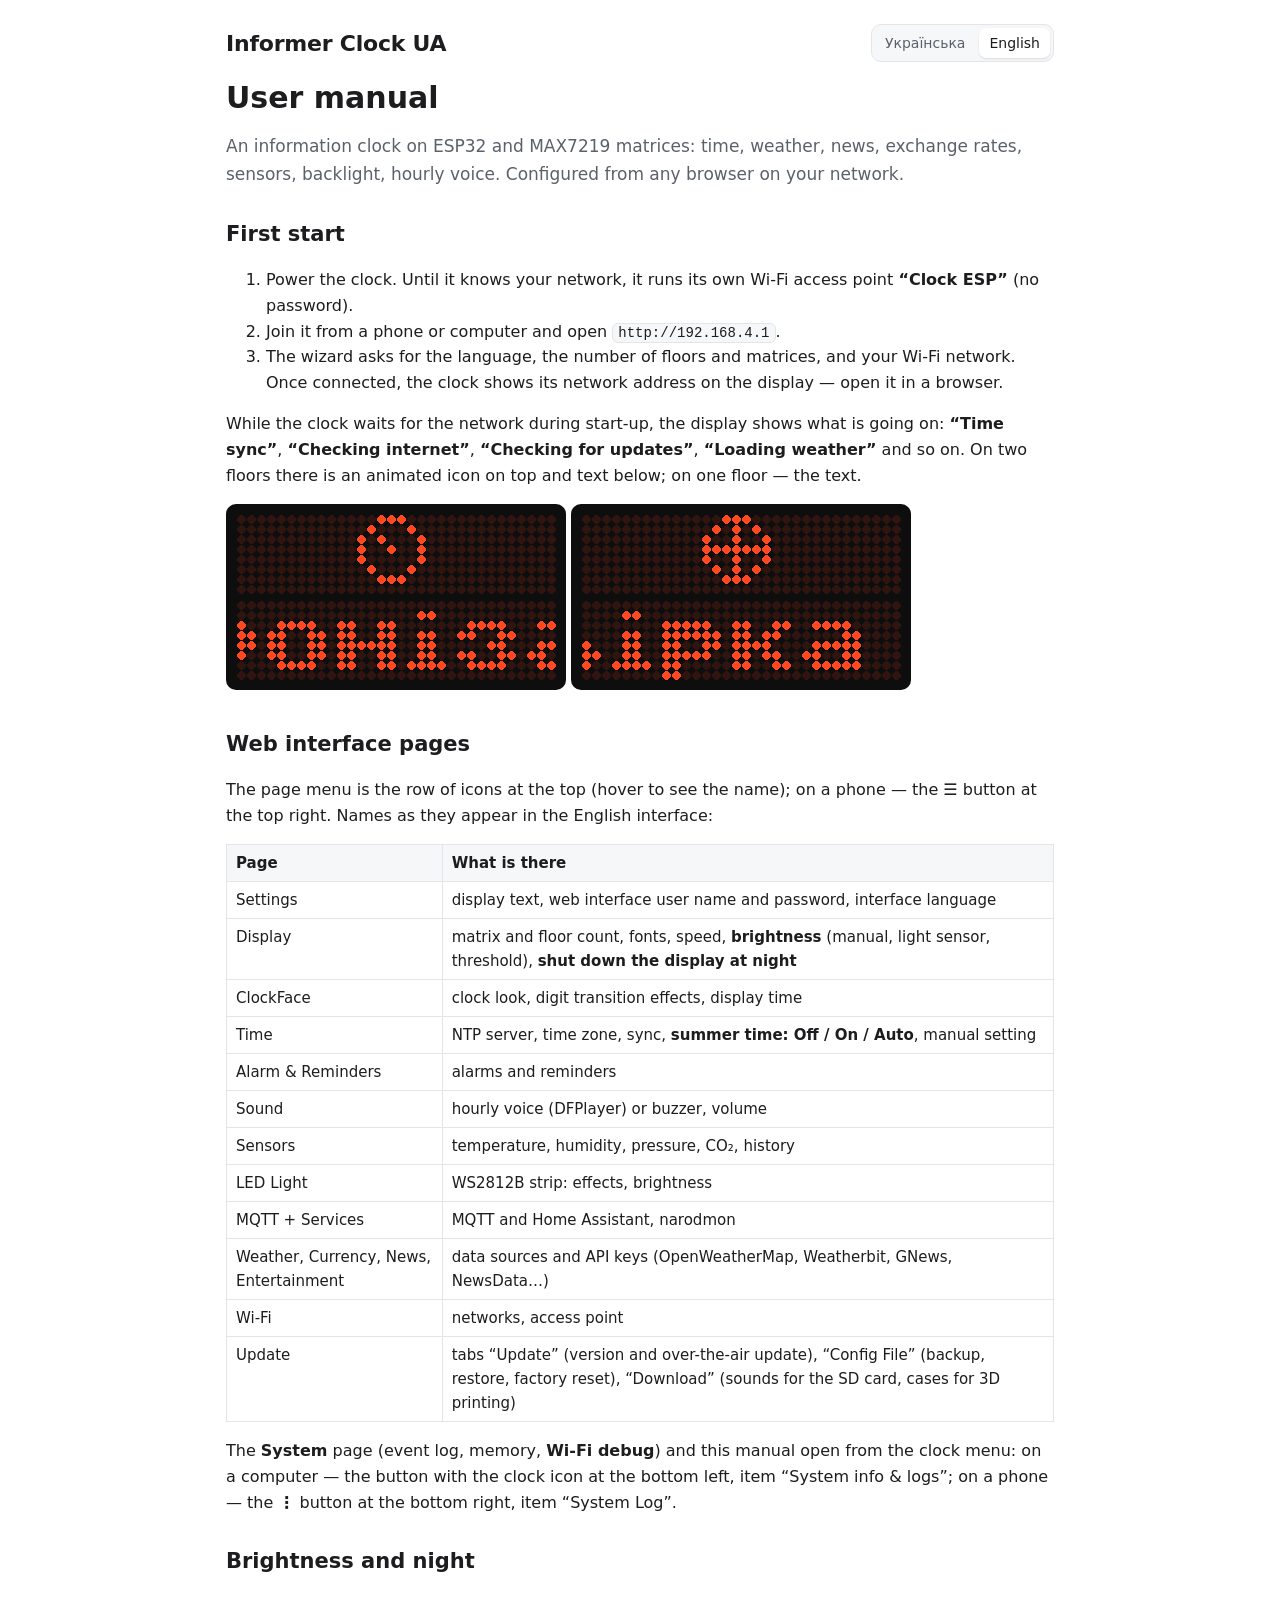
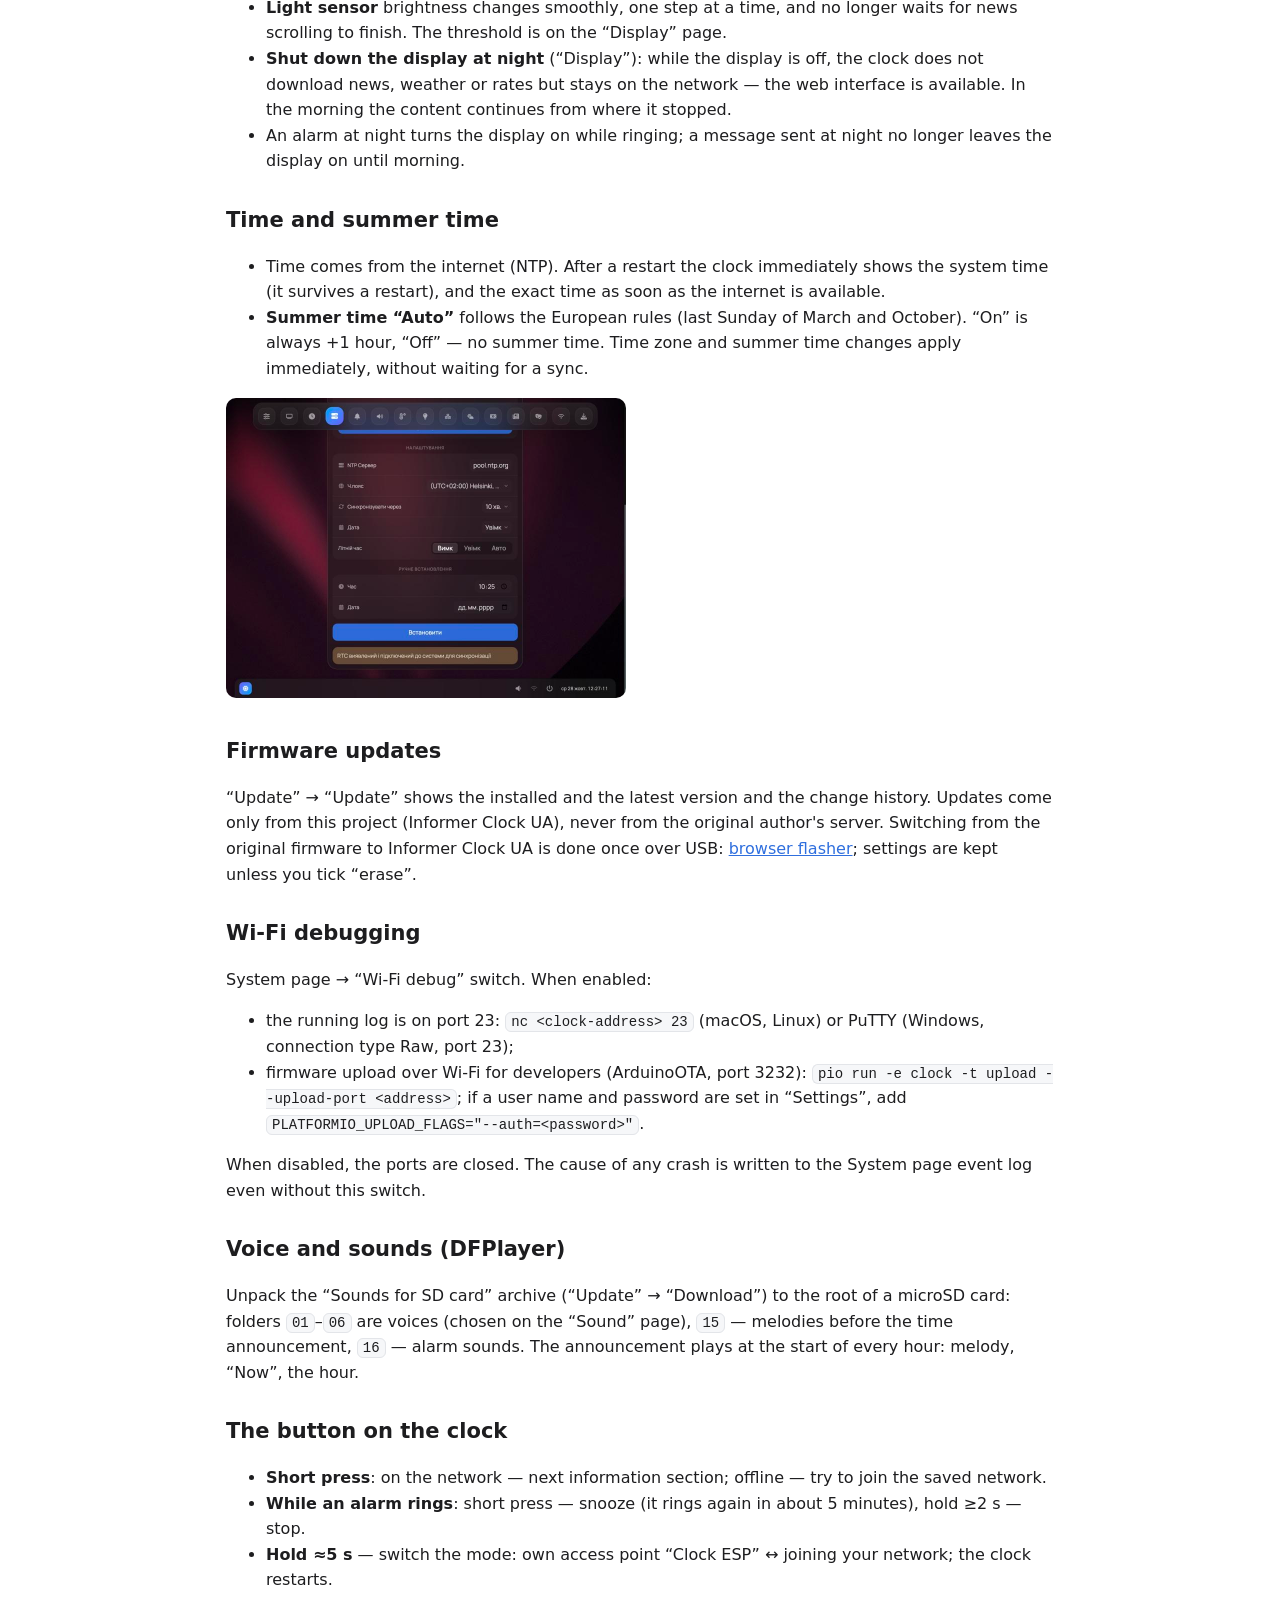
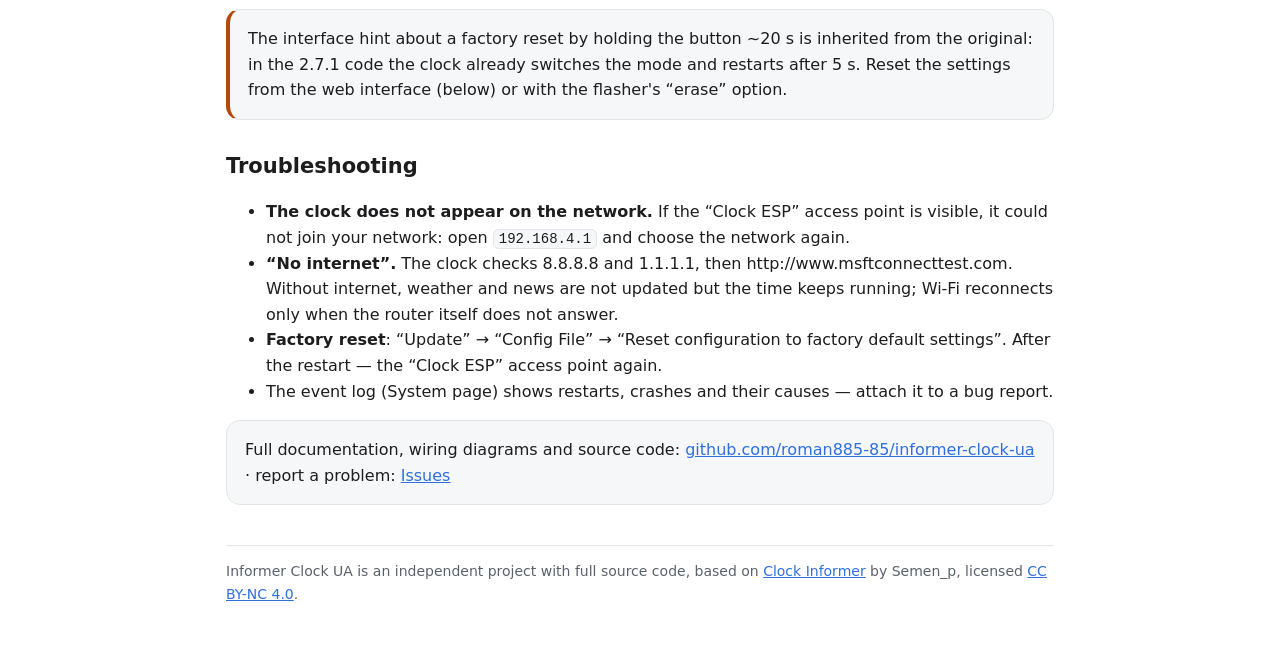
==== docs/manual/index.html @ 3991f2bc "Опис: головна причина проєкту — вихідний код оригіналу не опублікований README, сайт, зміст документ" ====
<!doctype html>
<html lang="uk">
<head>
<meta charset="utf-8">
<meta name="viewport" content="width=device-width, initial-scale=1">
<title>Інструкція · Informer Clock UA</title>
<link rel="stylesheet" href="../assets/site.css">
</head>
<body>
<main>
<header class="top">
  <div class="brand">Informer Clock UA</div>
  <div class="lang"><button data-set="uk">Українська</button><button data-set="en">English</button></div>
</header>

<!-- ============================== УКРАЇНСЬКА ============================== -->
<div data-l="uk">
<h1>Інструкція користувача</h1>
<p class="lead">Годинник-інформер на ESP32 і матрицях MAX7219: час, погода, новини, курси, датчики, підсвітка, голос щогодини. Налаштовується з будь-якого браузера у вашій мережі.</p>

<h2>Перший запуск</h2>
<ol>
  <li>Увімкніть годинник. Поки він не знає вашої мережі, він працює власною точкою Wi-Fi <b>«Clock ESP»</b> (без пароля).</li>
  <li>Під'єднайтеся до неї з телефона чи комп'ютера й відкрийте <code>http://192.168.4.1</code>.</li>
  <li>Майстер запитає мову, кількість поверхів і матриць та вашу мережу Wi-Fi. Під'єднавшись, годинник показує на табло свою адресу в мережі — відкривайте її в браузері.</li>
</ol>
<p>Поки годинник під час запуску чекає мережу, табло показує, що відбувається: <b>«Синхронізація часу»</b>, <b>«Перевірка інтернету»</b>, <b>«Перевірка оновлень»</b>, <b>«Завантаження погоди»</b> тощо. На двох поверхах зверху — значок із рухом, знизу — напис; на одному — напис.</p>
<p><img src="../images/status_1.gif" width="340" height="186" alt="Табло під час запуску: значок годинника й напис «Синхронізація часу»"> <img src="../images/status_2.gif" width="340" height="186" alt="Табло під час запуску: глобус і напис «Перевірка інтернету»"></p>

<h2>Сторінки веб-інтерфейсу</h2>
<p>Меню сторінок — рядок значків угорі (наведіть курсор — з'явиться назва); на телефоні — кнопка ☰ угорі праворуч. Назви — як в інтерфейсі українською:</p>
<table>
<tr><th>Сторінка</th><th>Що там</th></tr>
<tr><td>Налаштування</td><td>текст для табло, ім'я й пароль доступу до веб-інтерфейсу, мова інтерфейсу</td></tr>
<tr><td>Дисплей</td><td>кількість матриць і поверхів, шрифти, швидкість, <b>яскравість</b> (ручна, за датчиком світла, поріг), <b>відключення дисплея на ніч</b></td></tr>
<tr><td>Циферблат</td><td>вигляд годинника, ефекти зміни цифр, час показу</td></tr>
<tr><td>Час</td><td>сервер NTP, часовий пояс, синхронізація, <b>літній час: Вимк / Увімк / Авто</b>, ручне встановлення</td></tr>
<tr><td>Будильник і нагадування</td><td>будильники й нагадування</td></tr>
<tr><td>Звук</td><td>голос щогодини (DFPlayer) або зумер, гучність</td></tr>
<tr><td>Датчики</td><td>температура, вологість, тиск, CO₂, історія</td></tr>
<tr><td>LED підсвічування</td><td>стрічка WS2812B: ефекти, яскравість</td></tr>
<tr><td>MQTT + Сервіси</td><td>MQTT і Home Assistant, narodmon</td></tr>
<tr><td>Погода, Валюта, Новини, Розваги</td><td>джерела даних і ключі доступу (OpenWeatherMap, Weatherbit, GNews, NewsData…)</td></tr>
<tr><td>Wi-Fi</td><td>мережі, точка доступу</td></tr>
<tr><td>Оновлення</td><td>вкладки «Оновити» (версія й оновлення по мережі), «Файл конфігурації» (збереження, відновлення, скидання налаштувань), «Завантажити» (звуки для SD-карти, корпуси для 3D-друку)</td></tr>
</table>
<p>Сторінка <b>System</b> (журнал подій, пам'ять, <b>налагодження по Wi-Fi</b>) і ця інструкція відкриваються з меню годинника: на комп'ютері — кнопка зі значком годинника внизу ліворуч, пункт «System info &amp; logs»; на телефоні — кнопка <b>⋮</b> внизу праворуч, пункт «System Log».</p>

<h2>Яскравість і ніч</h2>
<ul>
  <li><b>За датчиком світла</b> яскравість змінюється плавно, по одному кроку, і не чекає кінця прокрутки новин. Поріг — на сторінці «Дисплей».</li>
  <li><b>Відключення дисплея на ніч</b> («Дисплей»): поки табло погашене, годинник не завантажує новини, погоду й курси, але лишається в мережі — веб-інтерфейс доступний. Уранці показ продовжується з того місця, де зупинився.</li>
  <li>Будильник уночі вмикає табло на час дзвінка; повідомлення, надіслане вночі, більше не лишає табло ввімкненим до ранку.</li>
</ul>

<h2>Час і літній час</h2>
<ul>
  <li>Час береться з інтернету (NTP). Після перезапуску годинник одразу показує системний час (він переживає перезапуск), а точний — щойно з'явиться інтернет.</li>
  <li><b>Літній час «Авто»</b> — перехід за правилами Європи (остання неділя березня й жовтня). «Увімк» — завжди +1 година, «Вимк» — без літнього часу. Зміна пояса чи літнього часу діє одразу, без чекання синхронізації.</li>
</ul>
<p><img src="../images/webui-time-dst.jpg" width="400" alt="Сторінка «Час»: перемикач «Літній час» — Вимк, Увімк, Авто"></p>

<h2>Оновлення прошивки</h2>
<p>«Оновлення» → «Оновити» показує встановлену й найновішу версію та історію змін. Оновлення приходять лише з цього проєкту (Informer Clock UA), а не з сервера автора оригіналу. Перейти на Informer Clock UA з прошивки автора — один раз через USB: <a href="../flasher/">прошивальник у браузері</a>; налаштування при цьому зберігаються, якщо не ставити позначку «стерти».</p>

<h2>Налагодження по Wi-Fi</h2>
<p>Сторінка System → перемикач «Налагодження по Wi-Fi». Коли ввімкнено:</p>
<ul>
  <li>журнал роботи — на порту 23: <code>nc &lt;адреса-годинника&gt; 23</code> (macOS, Linux) або PuTTY (Windows, тип з'єднання Raw, порт 23);</li>
  <li>прошивка по Wi-Fi для розробників (ArduinoOTA, порт 3232): <code>pio run -e clock -t upload --upload-port &lt;адреса&gt;</code>; якщо в «Налаштуваннях» задано ім'я й пароль — додайте <code>PLATFORMIO_UPLOAD_FLAGS="--auth=&lt;пароль&gt;"</code>.</li>
</ul>
<p>Вимкнено — порти закриті. Причина будь-якої аварії записується в журнал подій сторінки System і без цього перемикача.</p>

<h2>Голос і звуки (DFPlayer)</h2>
<p>Розпакуйте архів «Звуки для SD-карти» («Оновлення» → «Завантажити») у корінь microSD-картки: папки <code>01</code>–<code>06</code> — голоси (вибираються на сторінці «Звук»), <code>15</code> — мелодії перед оголошенням часу, <code>16</code> — звуки будильника. Оголошення звучить на початку кожної години: мелодія, «Зараз», година.</p>

<h2>Кнопка на годиннику</h2>
<ul>
  <li><b>Коротке натискання</b>: у мережі — наступний розділ інформації; без мережі — спроба під'єднатися до збереженої мережі.</li>
  <li><b>Під час дзвінка будильника</b>: коротке натискання — відкласти (дзвінок повториться приблизно за 5 хв), утримання ≥2 с — вимкнути.</li>
  <li><b>Утримання ≈5 с</b> — перемкнути режим: власна точка доступу «Clock ESP» ↔ під'єднання до вашої мережі; годинник перезапуститься.</li>
</ul>
<p class="card note">Підказка в інтерфейсі про скидання кнопкою за ~20 с успадкована від оригіналу: за кодом 2.7.1 годинник уже через 5 с перемикає режим і перезапускається. Скидайте налаштування з веб-інтерфейсу (нижче) або прошивальником з позначкою «стерти».</p>

<h2>Якщо щось не так</h2>
<ul>
  <li><b>Годинник не з'являється в мережі.</b> Видно точку «Clock ESP» — значить, він не під'єднався до вашої мережі: зайдіть на <code>192.168.4.1</code> і виберіть мережу знову.</li>
  <li><b>«Нема інтернету».</b> Годинник перевіряє зв'язок із 8.8.8.8 і 1.1.1.1, далі — http://www.msftconnecttest.com. Без інтернету погода й новини не оновлюються, але час іде; Wi-Fi перепідключається, лише коли не відповідає сам роутер.</li>
  <li><b>Скидання налаштувань</b>: «Оновлення» → «Файл конфігурації» → «Повернення до заводських установок». Після перезапуску — знову точка «Clock ESP».</li>
  <li>Журнал подій (сторінка System) показує перезапуски, аварії та їх причини — додайте його до повідомлення про помилку.</li>
</ul>
<div class="card">Повна документація, схеми підключення й вихідний код: <a href="https://github.com/roman885-85/informer-clock-ua">github.com/roman885-85/informer-clock-ua</a> · повідомити про помилку: <a href="https://github.com/roman885-85/informer-clock-ua/issues">Issues</a></div>
</div>

<!-- ============================== ENGLISH ============================== -->
<div data-l="en">
<h1>User manual</h1>
<p class="lead">An information clock on ESP32 and MAX7219 matrices: time, weather, news, exchange rates, sensors, backlight, hourly voice. Configured from any browser on your network.</p>

<h2>First start</h2>
<ol>
  <li>Power the clock. Until it knows your network, it runs its own Wi-Fi access point <b>“Clock ESP”</b> (no password).</li>
  <li>Join it from a phone or computer and open <code>http://192.168.4.1</code>.</li>
  <li>The wizard asks for the language, the number of floors and matrices, and your Wi-Fi network. Once connected, the clock shows its network address on the display — open it in a browser.</li>
</ol>
<p>While the clock waits for the network during start-up, the display shows what is going on: <b>“Time sync”</b>, <b>“Checking internet”</b>, <b>“Checking for updates”</b>, <b>“Loading weather”</b> and so on. On two floors there is an animated icon on top and text below; on one floor — the text.</p>
<p><img src="../images/status_1.gif" width="340" height="186" alt="Display during start-up: clock icon and the text “Time sync” (in Ukrainian)"> <img src="../images/status_2.gif" width="340" height="186" alt="Display during start-up: globe and the text “Checking internet” (in Ukrainian)"></p>

<h2>Web interface pages</h2>
<p>The page menu is the row of icons at the top (hover to see the name); on a phone — the ☰ button at the top right. Names as they appear in the English interface:</p>
<table>
<tr><th>Page</th><th>What is there</th></tr>
<tr><td>Settings</td><td>display text, web interface user name and password, interface language</td></tr>
<tr><td>Display</td><td>matrix and floor count, fonts, speed, <b>brightness</b> (manual, light sensor, threshold), <b>shut down the display at night</b></td></tr>
<tr><td>ClockFace</td><td>clock look, digit transition effects, display time</td></tr>
<tr><td>Time</td><td>NTP server, time zone, sync, <b>summer time: Off / On / Auto</b>, manual setting</td></tr>
<tr><td>Alarm &amp; Reminders</td><td>alarms and reminders</td></tr>
<tr><td>Sound</td><td>hourly voice (DFPlayer) or buzzer, volume</td></tr>
<tr><td>Sensors</td><td>temperature, humidity, pressure, CO₂, history</td></tr>
<tr><td>LED Light</td><td>WS2812B strip: effects, brightness</td></tr>
<tr><td>MQTT + Services</td><td>MQTT and Home Assistant, narodmon</td></tr>
<tr><td>Weather, Currency, News, Entertainment</td><td>data sources and API keys (OpenWeatherMap, Weatherbit, GNews, NewsData…)</td></tr>
<tr><td>Wi-Fi</td><td>networks, access point</td></tr>
<tr><td>Update</td><td>tabs “Update” (version and over-the-air update), “Config File” (backup, restore, factory reset), “Download” (sounds for the SD card, cases for 3D printing)</td></tr>
</table>
<p>The <b>System</b> page (event log, memory, <b>Wi-Fi debug</b>) and this manual open from the clock menu: on a computer — the button with the clock icon at the bottom left, item “System info &amp; logs”; on a phone — the <b>⋮</b> button at the bottom right, item “System Log”.</p>

<h2>Brightness and night</h2>
<ul>
  <li><b>Light sensor</b> brightness changes smoothly, one step at a time, and no longer waits for news scrolling to finish. The threshold is on the “Display” page.</li>
  <li><b>Shut down the display at night</b> (“Display”): while the display is off, the clock does not download news, weather or rates but stays on the network — the web interface is available. In the morning the content continues from where it stopped.</li>
  <li>An alarm at night turns the display on while ringing; a message sent at night no longer leaves the display on until morning.</li>
</ul>

<h2>Time and summer time</h2>
<ul>
  <li>Time comes from the internet (NTP). After a restart the clock immediately shows the system time (it survives a restart), and the exact time as soon as the internet is available.</li>
  <li><b>Summer time “Auto”</b> follows the European rules (last Sunday of March and October). “On” is always +1 hour, “Off” — no summer time. Time zone and summer time changes apply immediately, without waiting for a sync.</li>
</ul>
<p><img src="../images/webui-time-dst.jpg" width="400" alt="“Time” page: the “Summer time” switch — Off, On, Auto (Ukrainian interface)"></p>

<h2>Firmware updates</h2>
<p>“Update” → “Update” shows the installed and the latest version and the change history. Updates come only from this project (Informer Clock UA), never from the original author's server. Switching from the original firmware to Informer Clock UA is done once over USB: <a href="../flasher/">browser flasher</a>; settings are kept unless you tick “erase”.</p>

<h2>Wi-Fi debugging</h2>
<p>System page → “Wi-Fi debug” switch. When enabled:</p>
<ul>
  <li>the running log is on port 23: <code>nc &lt;clock-address&gt; 23</code> (macOS, Linux) or PuTTY (Windows, connection type Raw, port 23);</li>
  <li>firmware upload over Wi-Fi for developers (ArduinoOTA, port 3232): <code>pio run -e clock -t upload --upload-port &lt;address&gt;</code>; if a user name and password are set in “Settings”, add <code>PLATFORMIO_UPLOAD_FLAGS="--auth=&lt;password&gt;"</code>.</li>
</ul>
<p>When disabled, the ports are closed. The cause of any crash is written to the System page event log even without this switch.</p>

<h2>Voice and sounds (DFPlayer)</h2>
<p>Unpack the “Sounds for SD card” archive (“Update” → “Download”) to the root of a microSD card: folders <code>01</code>–<code>06</code> are voices (chosen on the “Sound” page), <code>15</code> — melodies before the time announcement, <code>16</code> — alarm sounds. The announcement plays at the start of every hour: melody, “Now”, the hour.</p>

<h2>The button on the clock</h2>
<ul>
  <li><b>Short press</b>: on the network — next information section; offline — try to join the saved network.</li>
  <li><b>While an alarm rings</b>: short press — snooze (it rings again in about 5 minutes), hold ≥2 s — stop.</li>
  <li><b>Hold ≈5 s</b> — switch the mode: own access point “Clock ESP” ↔ joining your network; the clock restarts.</li>
</ul>
<p class="card note">The interface hint about a factory reset by holding the button ~20 s is inherited from the original: in the 2.7.1 code the clock already switches the mode and restarts after 5 s. Reset the settings from the web interface (below) or with the flasher's “erase” option.</p>

<h2>Troubleshooting</h2>
<ul>
  <li><b>The clock does not appear on the network.</b> If the “Clock ESP” access point is visible, it could not join your network: open <code>192.168.4.1</code> and choose the network again.</li>
  <li><b>“No internet”.</b> The clock checks 8.8.8.8 and 1.1.1.1, then http://www.msftconnecttest.com. Without internet, weather and news are not updated but the time keeps running; Wi-Fi reconnects only when the router itself does not answer.</li>
  <li><b>Factory reset</b>: “Update” → “Config File” → “Reset configuration to factory default settings”. After the restart — the “Clock ESP” access point again.</li>
  <li>The event log (System page) shows restarts, crashes and their causes — attach it to a bug report.</li>
</ul>
<div class="card">Full documentation, wiring diagrams and source code: <a href="https://github.com/roman885-85/informer-clock-ua">github.com/roman885-85/informer-clock-ua</a> · report a problem: <a href="https://github.com/roman885-85/informer-clock-ua/issues">Issues</a></div>
</div>

<footer>
  <span data-l="uk">Informer Clock UA — незалежний проєкт із повним вихідним кодом на основі <a href="https://www.thingiverse.com/thing:3924947">Clock Informer</a> автора Semen_p, ліцензія <a href="https://creativecommons.org/licenses/by-nc/4.0/">CC BY-NC 4.0</a>.</span>
  <span data-l="en">Informer Clock UA is an independent project with full source code, based on <a href="https://www.thingiverse.com/thing:3924947">Clock Informer</a> by Semen_p, licensed <a href="https://creativecommons.org/licenses/by-nc/4.0/">CC BY-NC 4.0</a>.</span>
</footer>
</main>
<script src="../assets/lang.js"></script>
</body>
</html>
---- docs/assets/site.css ----
/* Informer Clock UA — стиль сторінок проєкту (GitHub Pages) */
:root { --bg:#ffffff; --fg:#1d1d1f; --muted:#5b616b; --card:#f6f7f9; --line:#e3e5e9; --accent:#2f6fde; --accent-fg:#ffffff; --warn:#b54708; --ok:#1a7f37; }
@media (prefers-color-scheme: dark) { :root:not([data-theme="light"]) { --bg:#0d1117; --fg:#e6edf3; --muted:#9aa4ae; --card:#161b22; --line:#30363d; --accent:#4c8dff; --warn:#f0a35e; --ok:#3fb950; } }
* { box-sizing: border-box; }
body { margin:0; background:var(--bg); color:var(--fg); font:16px/1.6 system-ui, -apple-system, "Segoe UI", Roboto, "Helvetica Neue", Arial, sans-serif; }
main { max-width: 860px; margin: 0 auto; padding: 24px 16px 64px; }
header.top { display:flex; flex-wrap:wrap; align-items:center; justify-content:space-between; gap:12px; margin-bottom:8px; }
.brand { font-weight:800; font-size:22px; letter-spacing:-0.01em; }
.brand small { font-weight:600; color:var(--muted); font-size:13px; margin-left:6px; }
.lang { display:flex; gap:4px; background:var(--card); border:1px solid var(--line); border-radius:10px; padding:3px; }
.lang button { border:0; background:transparent; color:var(--muted); font:inherit; font-size:14px; padding:4px 10px; border-radius:7px; cursor:pointer; }
.lang button[aria-pressed="true"] { background:var(--bg); color:var(--fg); box-shadow:0 1px 2px rgba(0,0,0,.12); }
h1 { font-size:30px; line-height:1.2; margin:18px 0 8px; }
h2 { font-size:21px; margin:30px 0 10px; }
h3 { font-size:17px; margin:20px 0 6px; }
p, li { color:var(--fg); }
.lead { color:var(--muted); font-size:17px; }
.card { background:var(--card); border:1px solid var(--line); border-radius:14px; padding:16px 18px; margin:14px 0; }
.note { border-left:4px solid var(--warn); }
.ok { border-left:4px solid var(--ok); }
a { color:var(--accent); }
code, kbd { font:14px Menlo, Consolas, monospace; background:var(--card); border:1px solid var(--line); border-radius:6px; padding:1px 5px; }
pre { background:var(--card); border:1px solid var(--line); border-radius:10px; padding:12px; overflow-x:auto; }
pre code { border:0; padding:0; background:none; }
.grid { display:grid; grid-template-columns: repeat(auto-fit, minmax(240px, 1fr)); gap:12px; }
.btn { display:inline-block; background:var(--accent); color:var(--accent-fg); text-decoration:none; font:inherit; font-weight:600; padding:10px 16px; border-radius:10px; border:1px solid transparent; cursor:pointer; margin:0 4px 8px 0; }
.btn.secondary { background:var(--card); color:var(--fg); border:1px solid var(--line); }
table { border-collapse:collapse; width:100%; font-size:15px; }
th, td { border:1px solid var(--line); padding:6px 9px; text-align:left; vertical-align:top; }
th { background:var(--card); }
img { max-width:100%; height:auto; border-radius:10px; }
footer { margin-top:40px; color:var(--muted); font-size:14px; border-top:1px solid var(--line); padding-top:14px; }
[data-l] { display:none; }
html[lang="uk"] [data-l="uk"], html[lang="en"] [data-l="en"] { display:revert; }
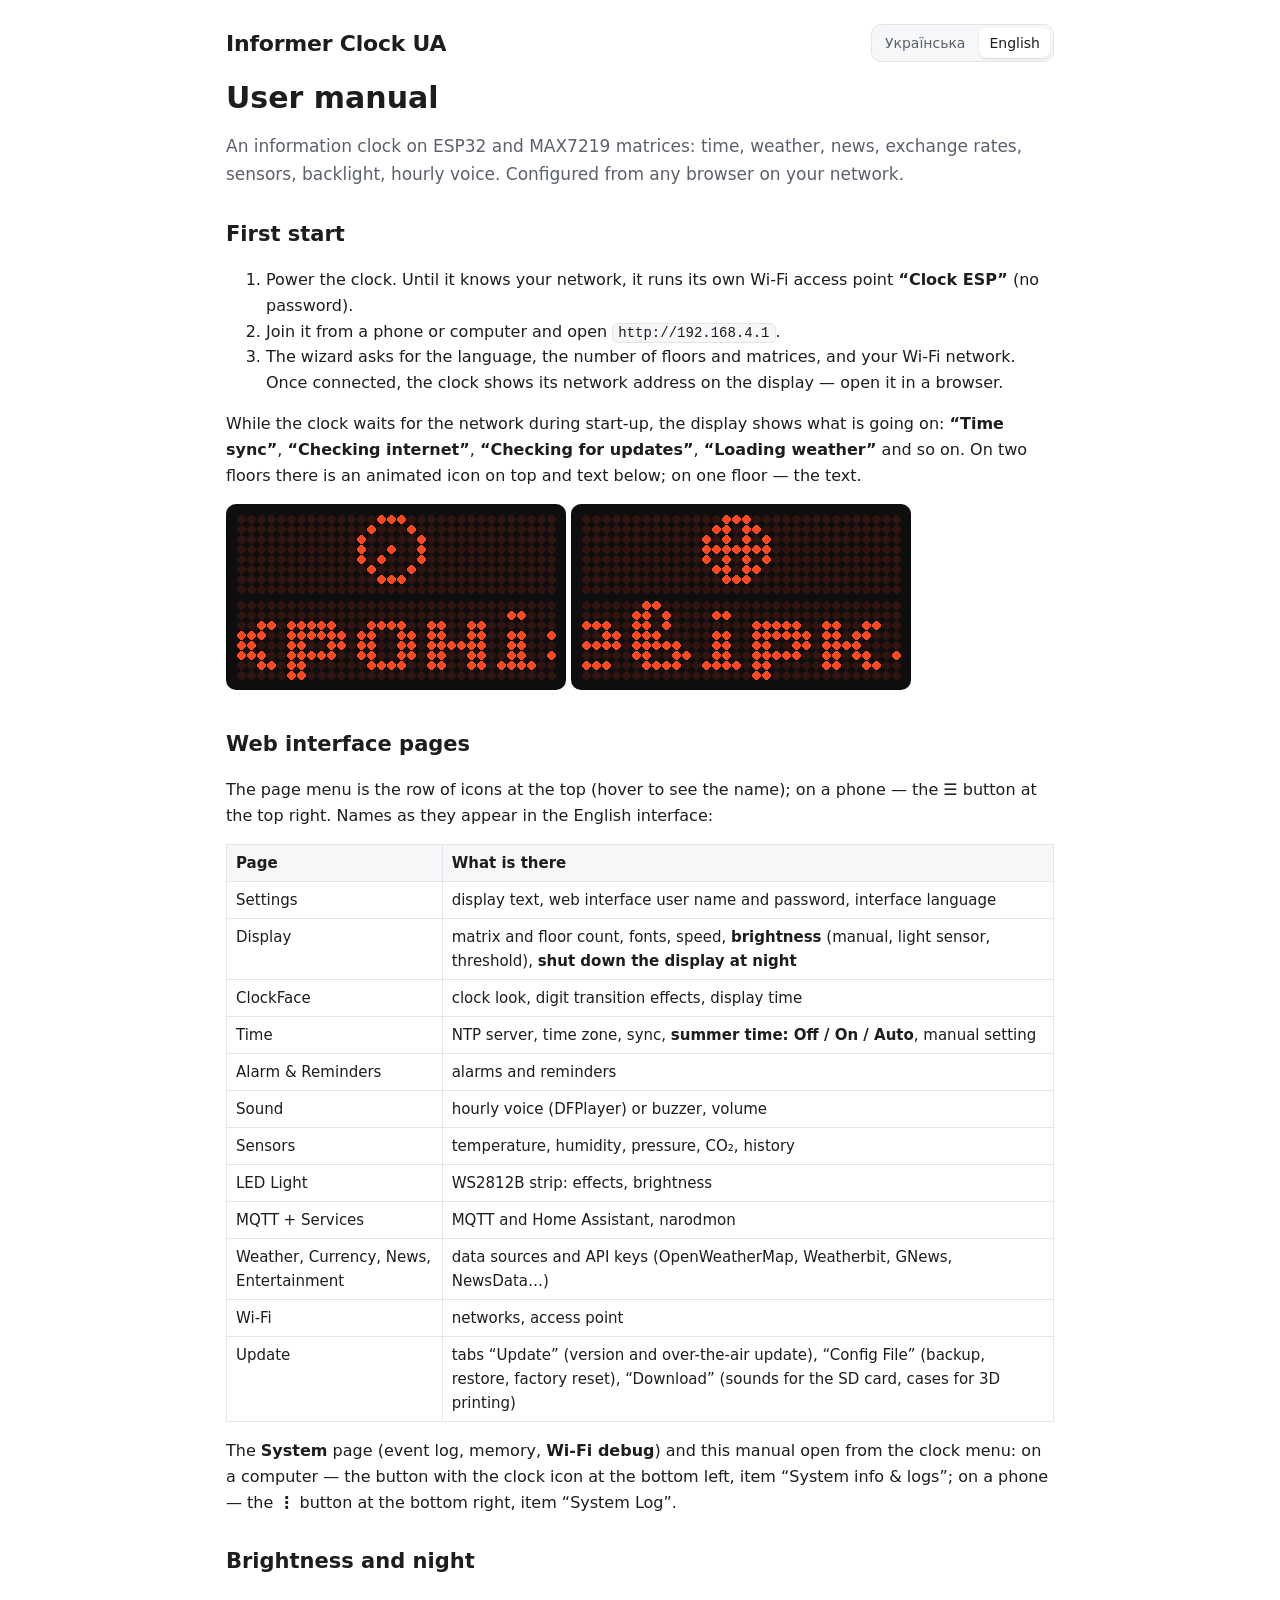
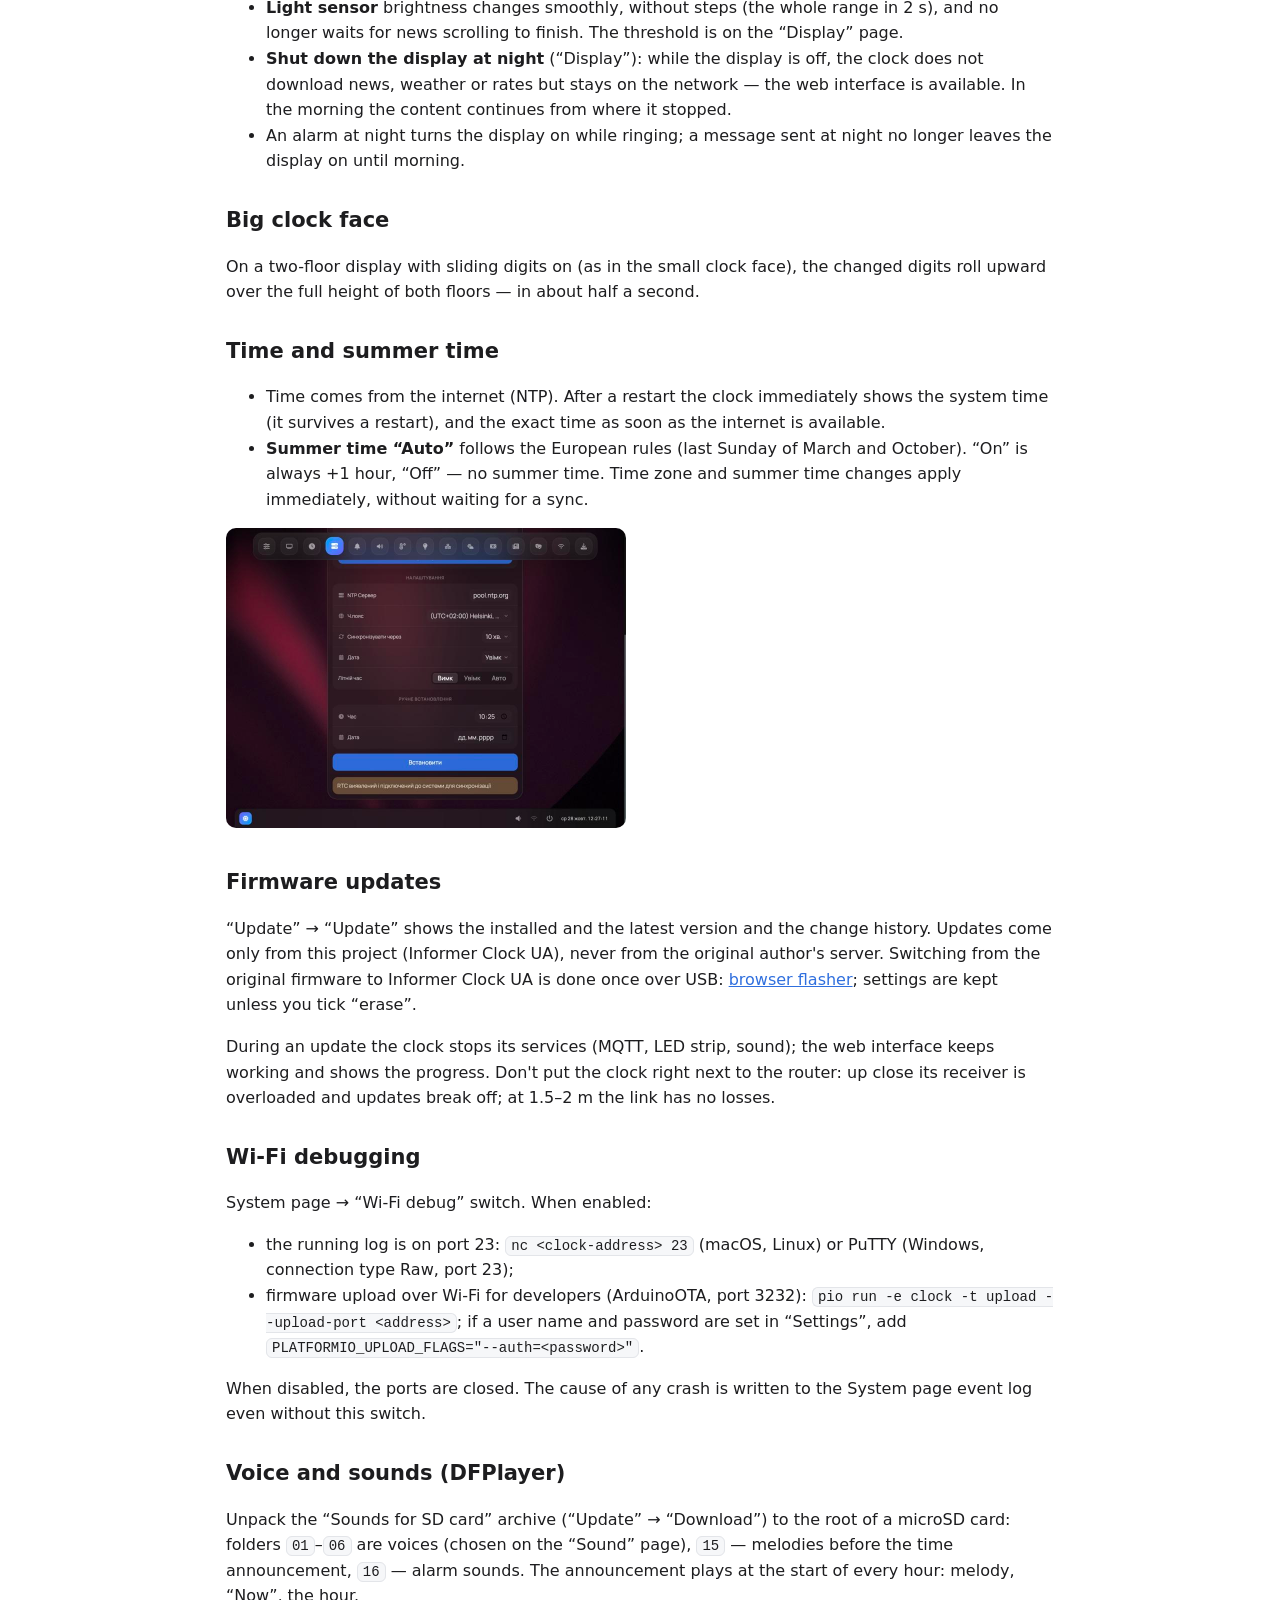
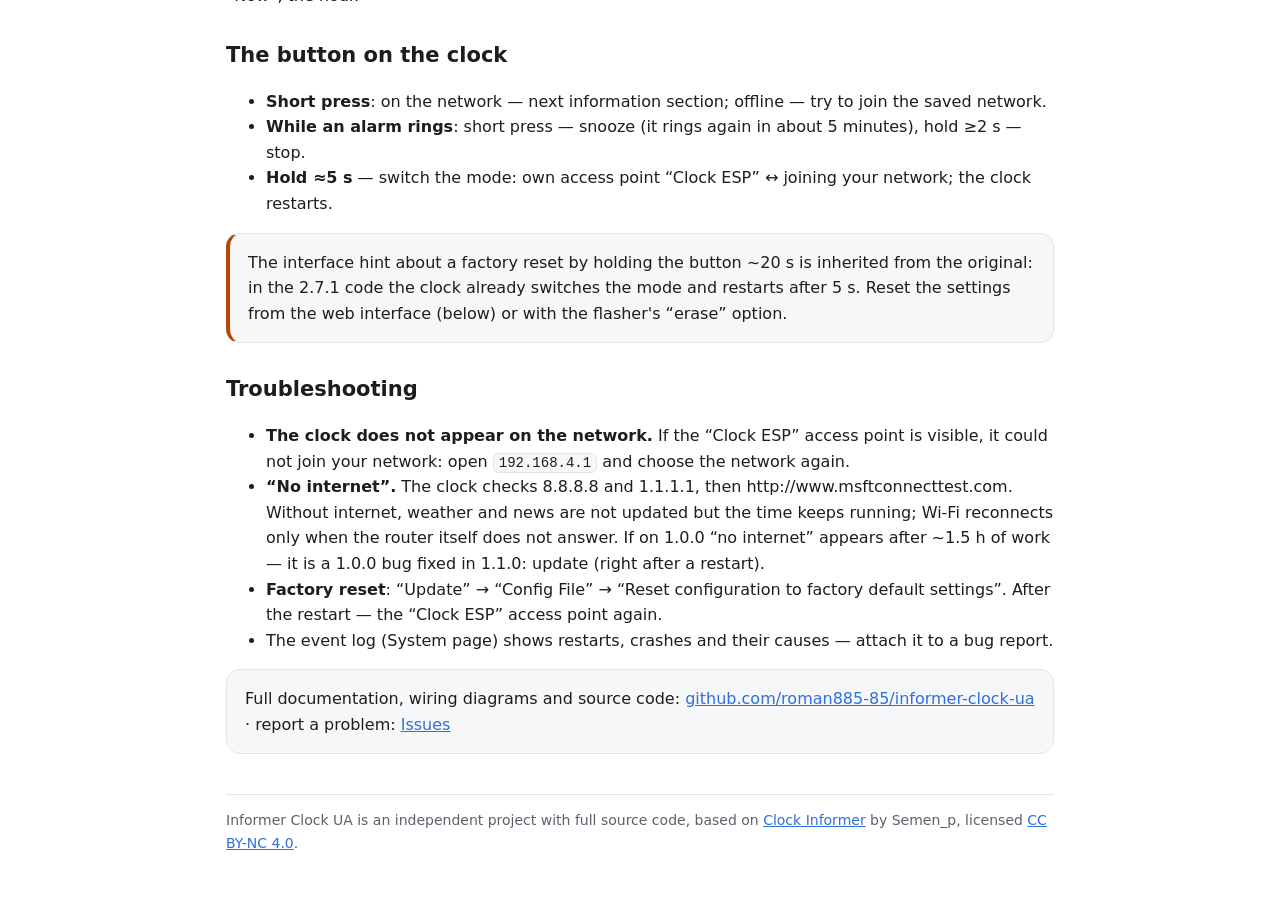
==== commit cf75ca0f: "Документація 1.1.0 (чернетка до перевірки rc7): історія змін, неполадки (роутер упритул, втрата інте" ====
--- a/docs/manual/index.html
+++ b/docs/manual/index.html
@@ -48,10 +48,13 @@
 
 <h2>Яскравість і ніч</h2>
 <ul>
-  <li><b>За датчиком світла</b> яскравість змінюється плавно, по одному кроку, і не чекає кінця прокрутки новин. Поріг — на сторінці «Дисплей».</li>
+  <li><b>За датчиком світла</b> яскравість змінюється плавно, без сходинок (увесь діапазон — за 2 с), і не чекає кінця прокрутки новин. Поріг — на сторінці «Дисплей».</li>
   <li><b>Відключення дисплея на ніч</b> («Дисплей»): поки табло погашене, годинник не завантажує новини, погоду й курси, але лишається в мережі — веб-інтерфейс доступний. Уранці показ продовжується з того місця, де зупинився.</li>
   <li>Будильник уночі вмикає табло на час дзвінка; повідомлення, надіслане вночі, більше не лишає табло ввімкненим до ранку.</li>
 </ul>
+
+<h2>Великий циферблат</h2>
+<p>На двоповерховому табло з увімкненим зсувом цифр (як у малому циферблаті) цифри, що змінились, перелистуються вгору на всю висоту обох поверхів — приблизно за пів секунди.</p>
 
 <h2>Час і літній час</h2>
 <ul>
@@ -62,6 +65,7 @@
 
 <h2>Оновлення прошивки</h2>
 <p>«Оновлення» → «Оновити» показує встановлену й найновішу версію та історію змін. Оновлення приходять лише з цього проєкту (Informer Clock UA), а не з сервера автора оригіналу. Перейти на Informer Clock UA з прошивки автора — один раз через USB: <a href="../flasher/">прошивальник у браузері</a>; налаштування при цьому зберігаються, якщо не ставити позначку «стерти».</p>
+<p>Під час оновлення годинник зупиняє свої служби (MQTT, стрічку, звук), веб-інтерфейс працює й показує відсоток. Не ставте годинник упритул до роутера: поруч його приймач перевантажений і оновлення обривається; на відстані 1,5–2 м зв'язок без втрат.</p>
 
 <h2>Налагодження по Wi-Fi</h2>
 <p>Сторінка System → перемикач «Налагодження по Wi-Fi». Коли ввімкнено:</p>
@@ -85,7 +89,7 @@
 <h2>Якщо щось не так</h2>
 <ul>
   <li><b>Годинник не з'являється в мережі.</b> Видно точку «Clock ESP» — значить, він не під'єднався до вашої мережі: зайдіть на <code>192.168.4.1</code> і виберіть мережу знову.</li>
-  <li><b>«Нема інтернету».</b> Годинник перевіряє зв'язок із 8.8.8.8 і 1.1.1.1, далі — http://www.msftconnecttest.com. Без інтернету погода й новини не оновлюються, але час іде; Wi-Fi перепідключається, лише коли не відповідає сам роутер.</li>
+  <li><b>«Нема інтернету».</b> Годинник перевіряє зв'язок із 8.8.8.8 і 1.1.1.1, далі — http://www.msftconnecttest.com. Без інтернету погода й новини не оновлюються, але час іде; Wi-Fi перепідключається, лише коли не відповідає сам роутер. Якщо в 1.0.0 «нема інтернету» з'являється через ~1,5 год роботи — це помилка 1.0.0, виправлена в 1.1.0: оновіться (одразу після перезапуску).</li>
   <li><b>Скидання налаштувань</b>: «Оновлення» → «Файл конфігурації» → «Повернення до заводських установок». Після перезапуску — знову точка «Clock ESP».</li>
   <li>Журнал подій (сторінка System) показує перезапуски, аварії та їх причини — додайте його до повідомлення про помилку.</li>
 </ul>
@@ -127,10 +131,13 @@
 
 <h2>Brightness and night</h2>
 <ul>
-  <li><b>Light sensor</b> brightness changes smoothly, one step at a time, and no longer waits for news scrolling to finish. The threshold is on the “Display” page.</li>
+  <li><b>Light sensor</b> brightness changes smoothly, without steps (the whole range in 2 s), and no longer waits for news scrolling to finish. The threshold is on the “Display” page.</li>
   <li><b>Shut down the display at night</b> (“Display”): while the display is off, the clock does not download news, weather or rates but stays on the network — the web interface is available. In the morning the content continues from where it stopped.</li>
   <li>An alarm at night turns the display on while ringing; a message sent at night no longer leaves the display on until morning.</li>
 </ul>
+
+<h2>Big clock face</h2>
+<p>On a two-floor display with sliding digits on (as in the small clock face), the changed digits roll upward over the full height of both floors — in about half a second.</p>
 
 <h2>Time and summer time</h2>
 <ul>
@@ -141,6 +148,7 @@
 
 <h2>Firmware updates</h2>
 <p>“Update” → “Update” shows the installed and the latest version and the change history. Updates come only from this project (Informer Clock UA), never from the original author's server. Switching from the original firmware to Informer Clock UA is done once over USB: <a href="../flasher/">browser flasher</a>; settings are kept unless you tick “erase”.</p>
+<p>During an update the clock stops its services (MQTT, LED strip, sound); the web interface keeps working and shows the progress. Don't put the clock right next to the router: up close its receiver is overloaded and updates break off; at 1.5–2 m the link has no losses.</p>
 
 <h2>Wi-Fi debugging</h2>
 <p>System page → “Wi-Fi debug” switch. When enabled:</p>
@@ -164,7 +172,7 @@
 <h2>Troubleshooting</h2>
 <ul>
   <li><b>The clock does not appear on the network.</b> If the “Clock ESP” access point is visible, it could not join your network: open <code>192.168.4.1</code> and choose the network again.</li>
-  <li><b>“No internet”.</b> The clock checks 8.8.8.8 and 1.1.1.1, then http://www.msftconnecttest.com. Without internet, weather and news are not updated but the time keeps running; Wi-Fi reconnects only when the router itself does not answer.</li>
+  <li><b>“No internet”.</b> The clock checks 8.8.8.8 and 1.1.1.1, then http://www.msftconnecttest.com. Without internet, weather and news are not updated but the time keeps running; Wi-Fi reconnects only when the router itself does not answer. If on 1.0.0 “no internet” appears after ~1.5 h of work — it is a 1.0.0 bug fixed in 1.1.0: update (right after a restart).</li>
   <li><b>Factory reset</b>: “Update” → “Config File” → “Reset configuration to factory default settings”. After the restart — the “Clock ESP” access point again.</li>
   <li>The event log (System page) shows restarts, crashes and their causes — attach it to a bug report.</li>
 </ul>
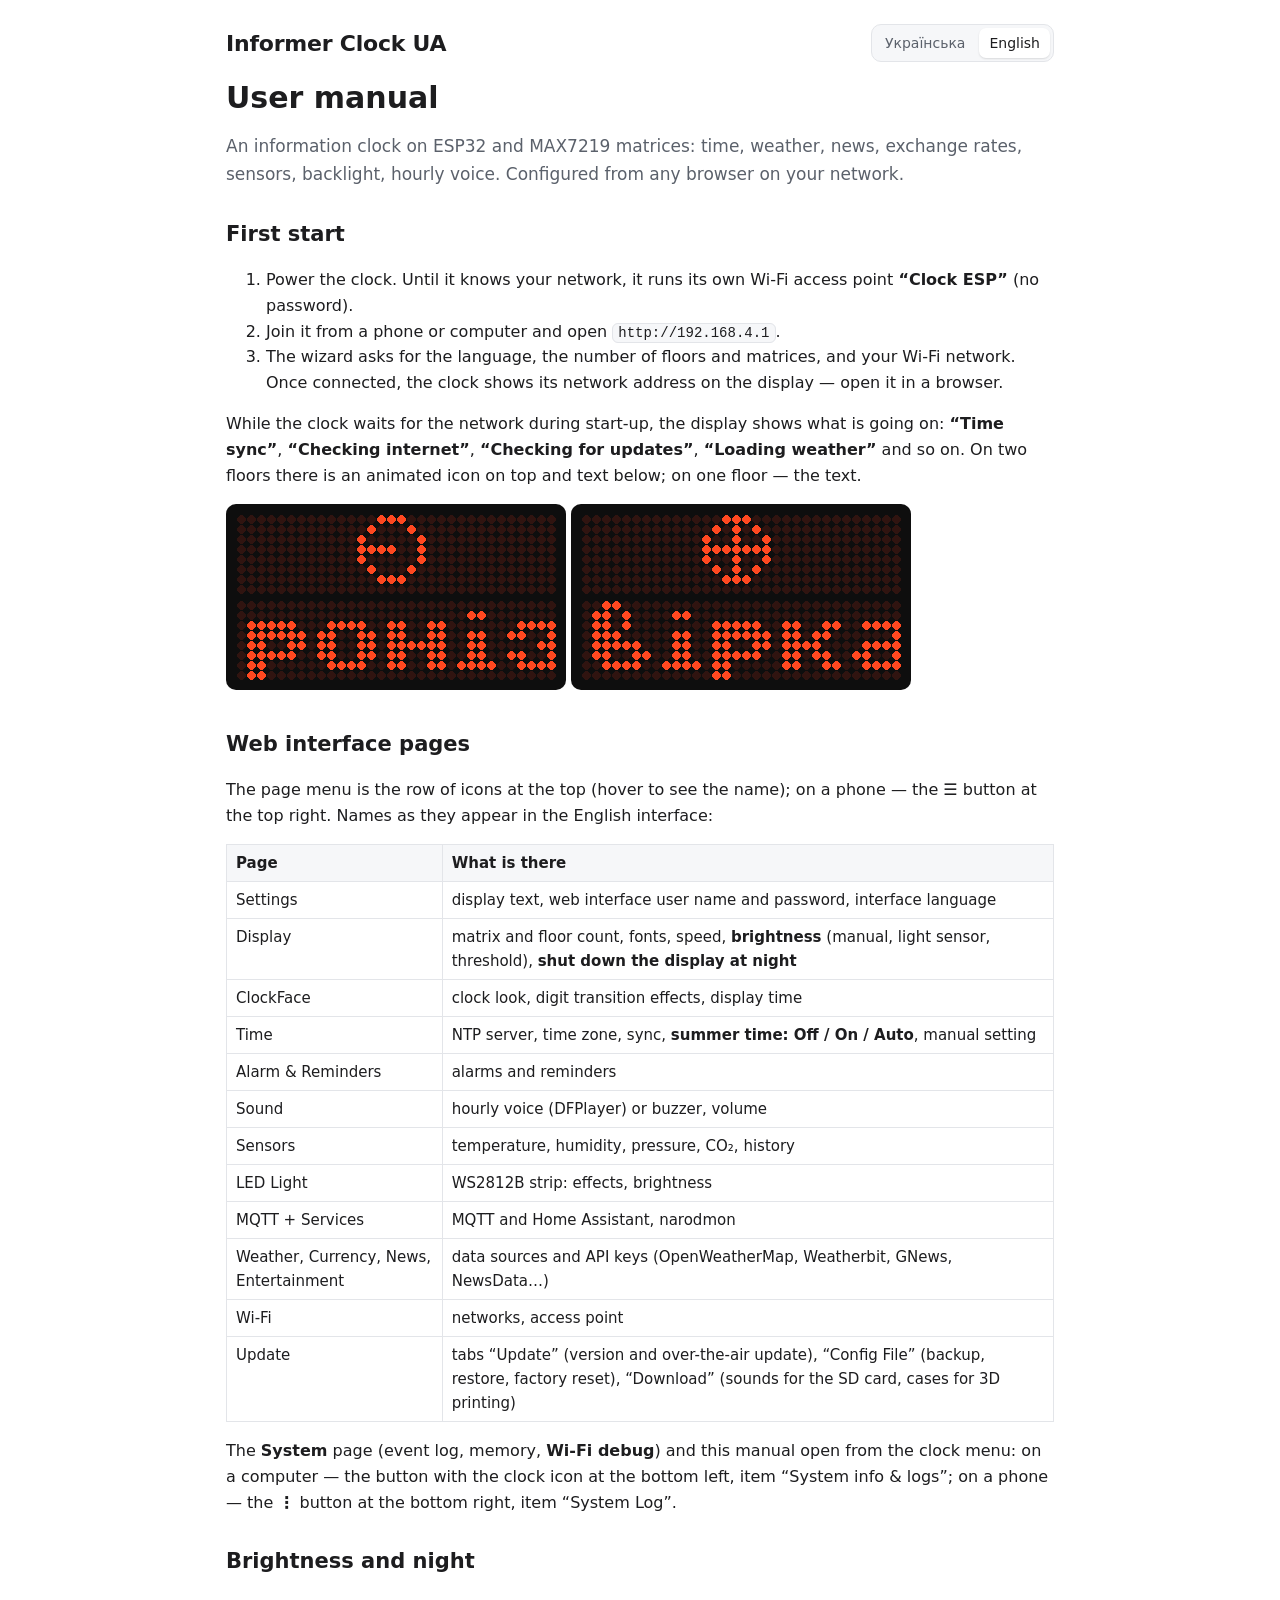
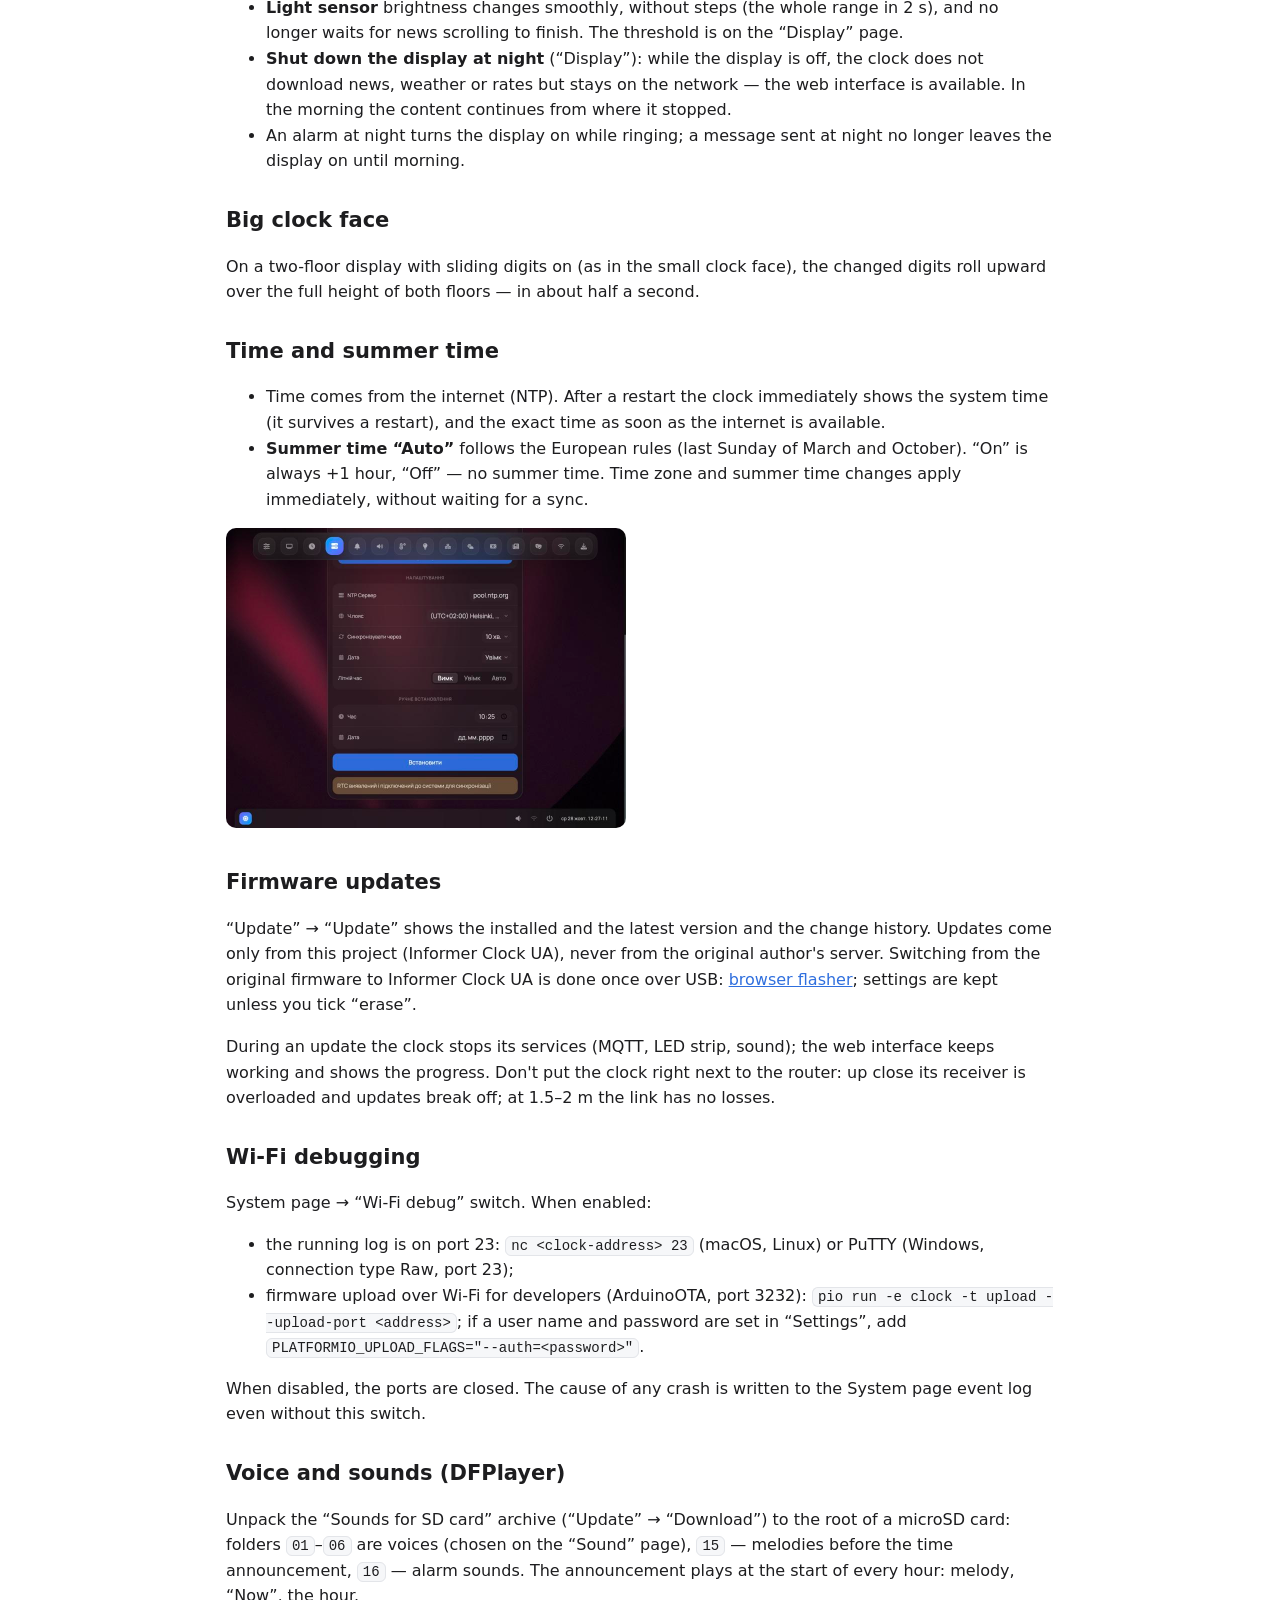
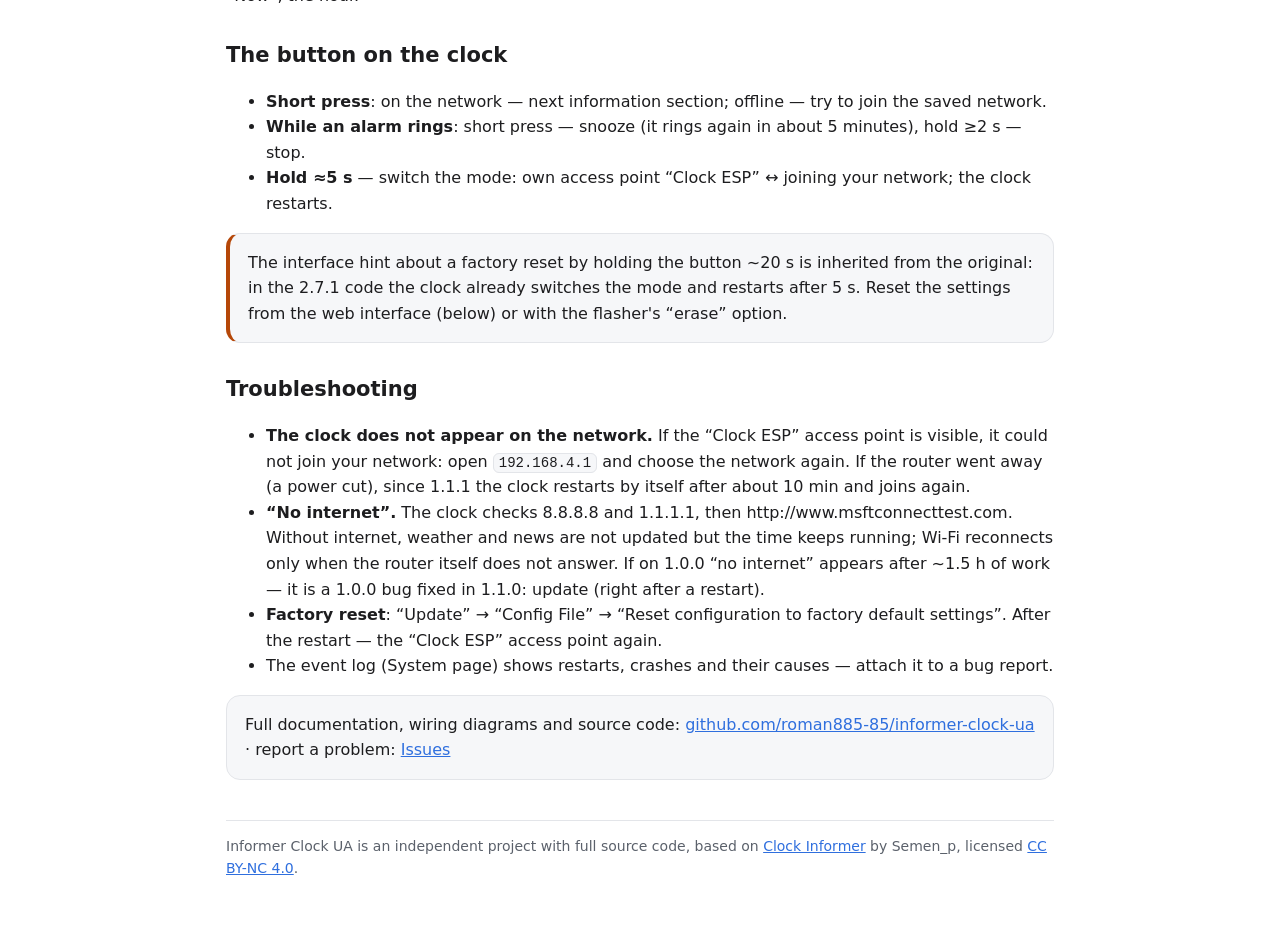
==== commit 6d198c62: "Випуск 1.1.1: годинник не «застрягає» без роутера (перезапуск після вичерпаних циклів перепідключенн" ====
--- a/docs/manual/index.html
+++ b/docs/manual/index.html
@@ -88,7 +88,7 @@
 
 <h2>Якщо щось не так</h2>
 <ul>
-  <li><b>Годинник не з'являється в мережі.</b> Видно точку «Clock ESP» — значить, він не під'єднався до вашої мережі: зайдіть на <code>192.168.4.1</code> і виберіть мережу знову.</li>
+  <li><b>Годинник не з'являється в мережі.</b> Видно точку «Clock ESP» — значить, він не під'єднався до вашої мережі: зайдіть на <code>192.168.4.1</code> і виберіть мережу знову. Якщо зник роутер (вимикали світло), годинник з версії 1.1.1 сам перезапускається приблизно через 10 хв і під'єднується знову.</li>
   <li><b>«Нема інтернету».</b> Годинник перевіряє зв'язок із 8.8.8.8 і 1.1.1.1, далі — http://www.msftconnecttest.com. Без інтернету погода й новини не оновлюються, але час іде; Wi-Fi перепідключається, лише коли не відповідає сам роутер. Якщо в 1.0.0 «нема інтернету» з'являється через ~1,5 год роботи — це помилка 1.0.0, виправлена в 1.1.0: оновіться (одразу після перезапуску).</li>
   <li><b>Скидання налаштувань</b>: «Оновлення» → «Файл конфігурації» → «Повернення до заводських установок». Після перезапуску — знову точка «Clock ESP».</li>
   <li>Журнал подій (сторінка System) показує перезапуски, аварії та їх причини — додайте його до повідомлення про помилку.</li>
@@ -171,7 +171,7 @@
 
 <h2>Troubleshooting</h2>
 <ul>
-  <li><b>The clock does not appear on the network.</b> If the “Clock ESP” access point is visible, it could not join your network: open <code>192.168.4.1</code> and choose the network again.</li>
+  <li><b>The clock does not appear on the network.</b> If the “Clock ESP” access point is visible, it could not join your network: open <code>192.168.4.1</code> and choose the network again. If the router went away (a power cut), since 1.1.1 the clock restarts by itself after about 10 min and joins again.</li>
   <li><b>“No internet”.</b> The clock checks 8.8.8.8 and 1.1.1.1, then http://www.msftconnecttest.com. Without internet, weather and news are not updated but the time keeps running; Wi-Fi reconnects only when the router itself does not answer. If on 1.0.0 “no internet” appears after ~1.5 h of work — it is a 1.0.0 bug fixed in 1.1.0: update (right after a restart).</li>
   <li><b>Factory reset</b>: “Update” → “Config File” → “Reset configuration to factory default settings”. After the restart — the “Clock ESP” access point again.</li>
   <li>The event log (System page) shows restarts, crashes and their causes — attach it to a bug report.</li>
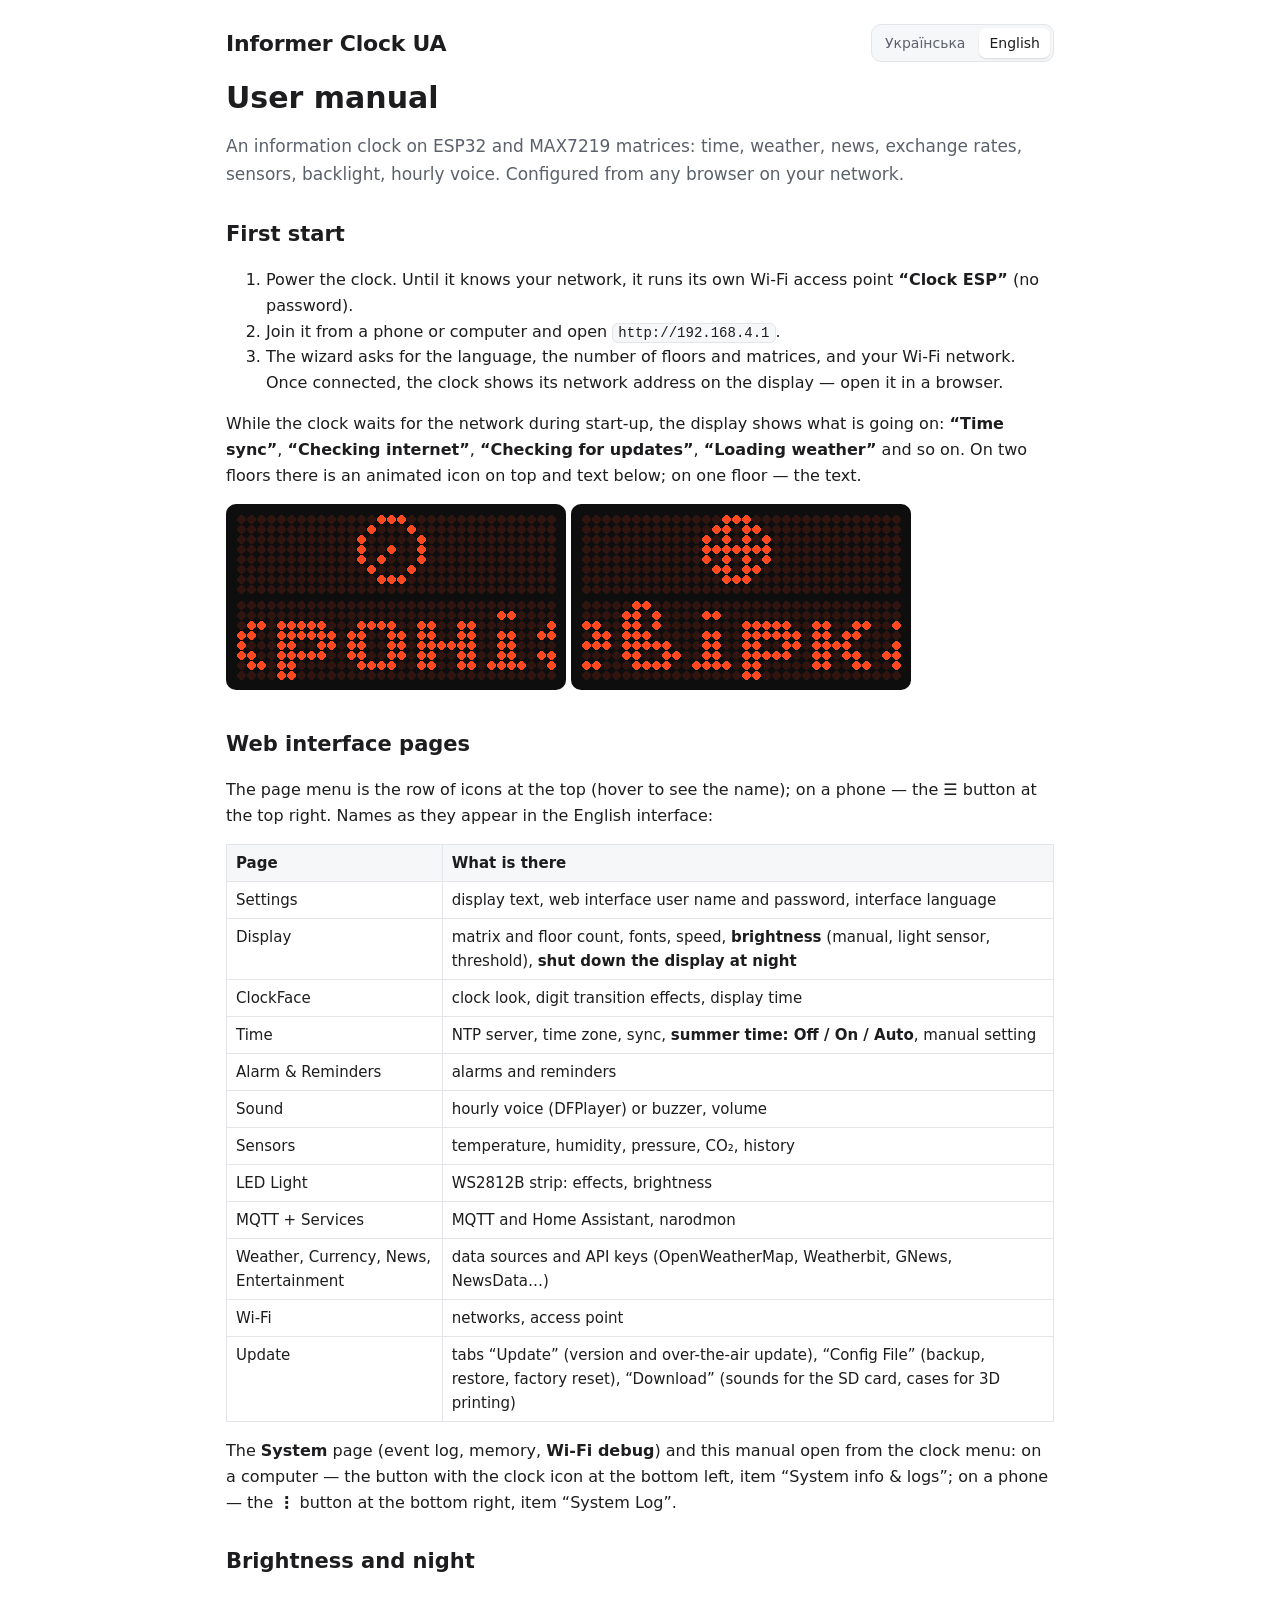
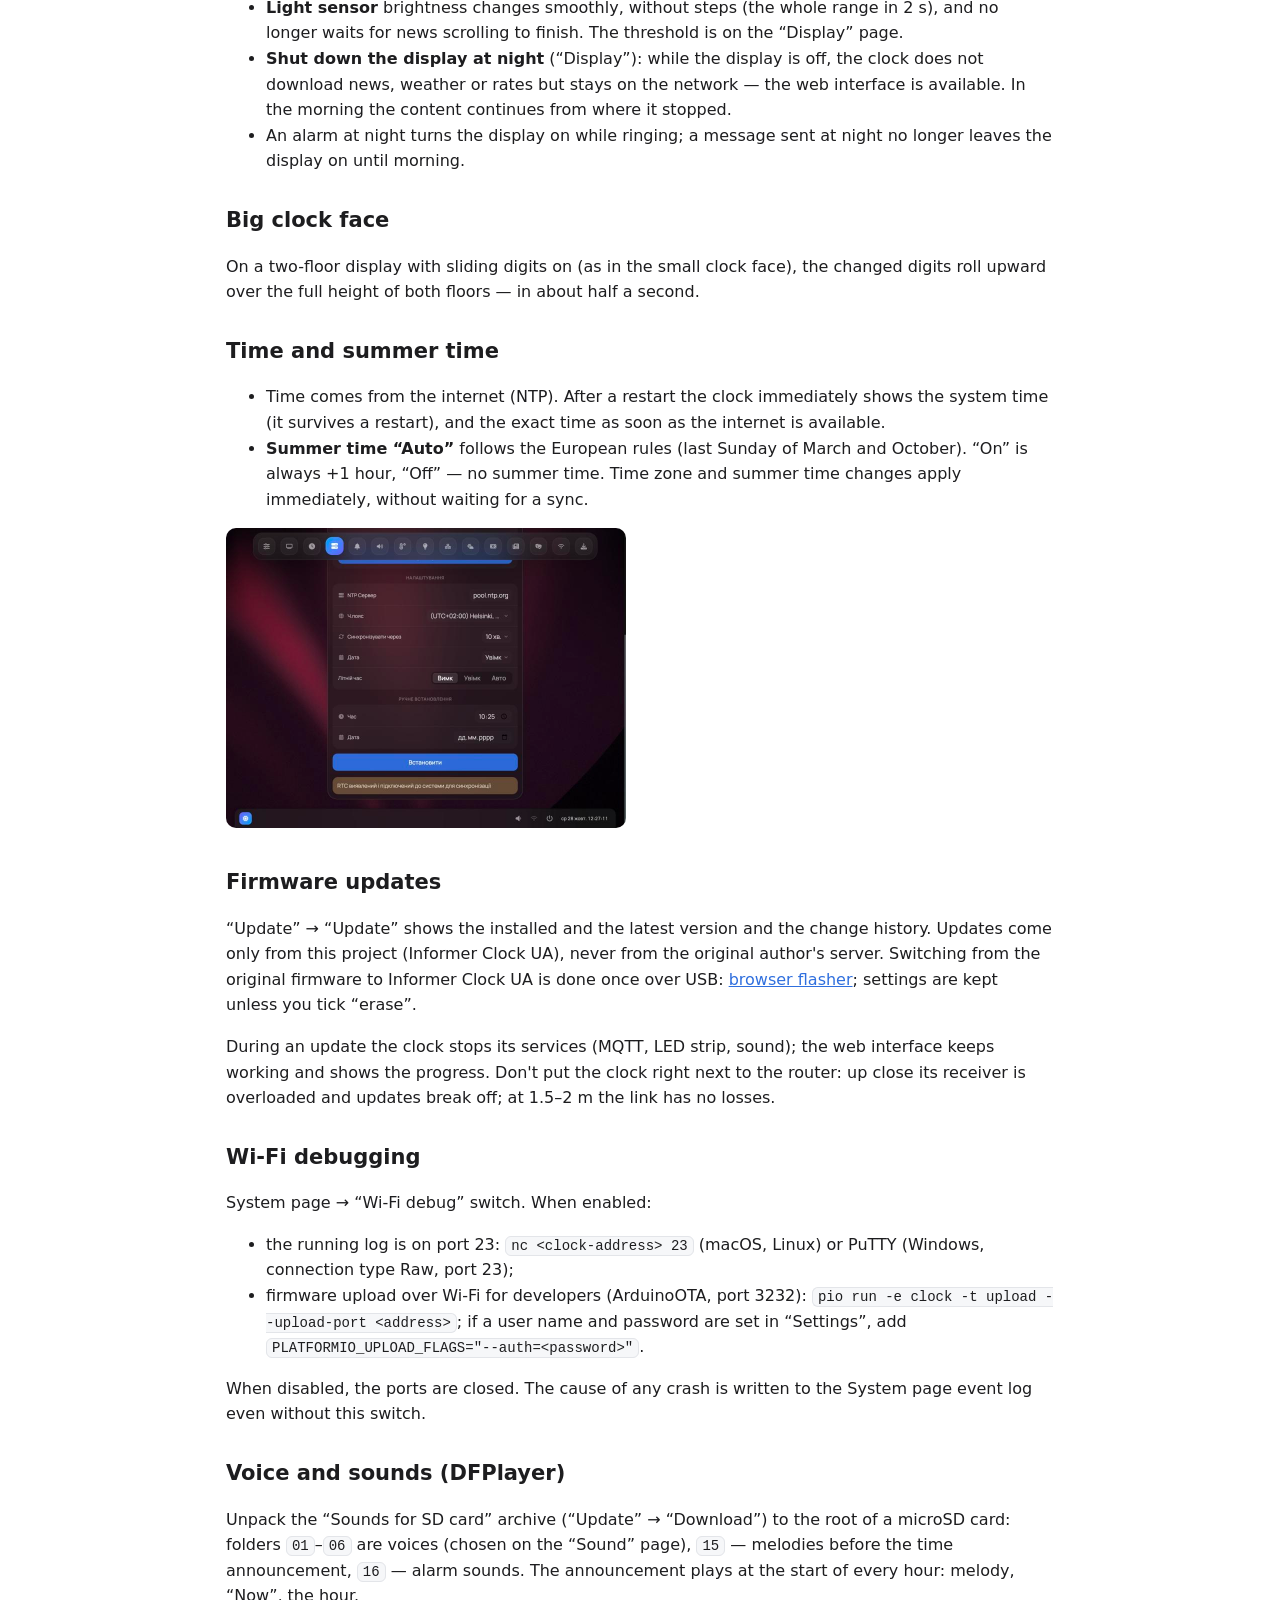
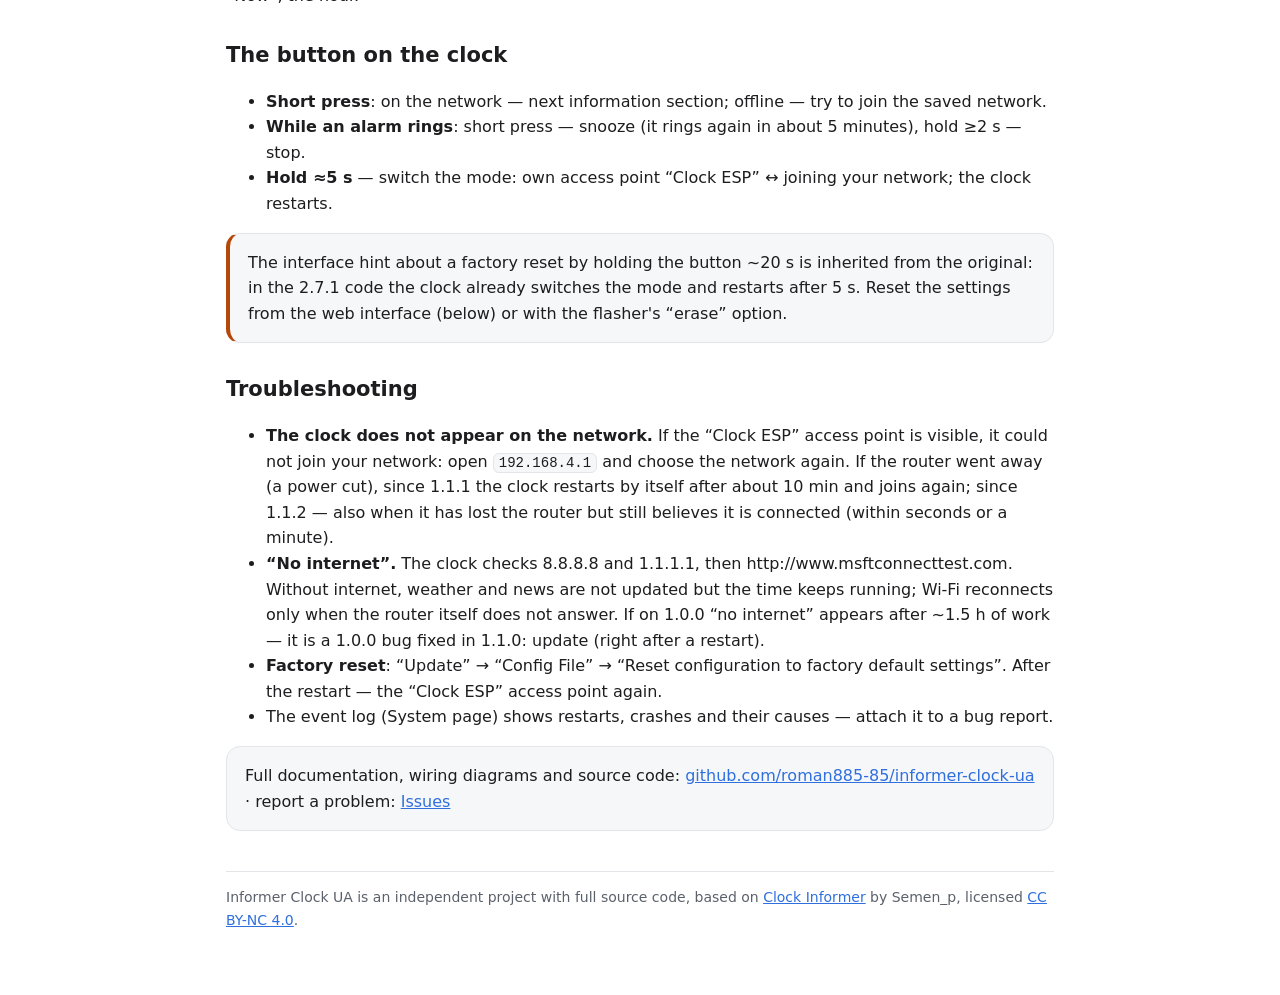
==== commit f75b1787: "Випуск 1.1.2: годинник не «зависає в мережі» — коли обробка подій Wi-Fi стала (статус «підключено», " ====
--- a/docs/manual/index.html
+++ b/docs/manual/index.html
@@ -88,7 +88,7 @@
 
 <h2>Якщо щось не так</h2>
 <ul>
-  <li><b>Годинник не з'являється в мережі.</b> Видно точку «Clock ESP» — значить, він не під'єднався до вашої мережі: зайдіть на <code>192.168.4.1</code> і виберіть мережу знову. Якщо зник роутер (вимикали світло), годинник з версії 1.1.1 сам перезапускається приблизно через 10 хв і під'єднується знову.</li>
+  <li><b>Годинник не з'являється в мережі.</b> Видно точку «Clock ESP» — значить, він не під'єднався до вашої мережі: зайдіть на <code>192.168.4.1</code> і виберіть мережу знову. Якщо зник роутер (вимикали світло), годинник з версії 1.1.1 сам перезапускається приблизно через 10 хв і під'єднується знову; з 1.1.2 — так само, якщо він утратив роутер, але вважає себе підключеним (за секунди чи хвилину).</li>
   <li><b>«Нема інтернету».</b> Годинник перевіряє зв'язок із 8.8.8.8 і 1.1.1.1, далі — http://www.msftconnecttest.com. Без інтернету погода й новини не оновлюються, але час іде; Wi-Fi перепідключається, лише коли не відповідає сам роутер. Якщо в 1.0.0 «нема інтернету» з'являється через ~1,5 год роботи — це помилка 1.0.0, виправлена в 1.1.0: оновіться (одразу після перезапуску).</li>
   <li><b>Скидання налаштувань</b>: «Оновлення» → «Файл конфігурації» → «Повернення до заводських установок». Після перезапуску — знову точка «Clock ESP».</li>
   <li>Журнал подій (сторінка System) показує перезапуски, аварії та їх причини — додайте його до повідомлення про помилку.</li>
@@ -171,7 +171,7 @@
 
 <h2>Troubleshooting</h2>
 <ul>
-  <li><b>The clock does not appear on the network.</b> If the “Clock ESP” access point is visible, it could not join your network: open <code>192.168.4.1</code> and choose the network again. If the router went away (a power cut), since 1.1.1 the clock restarts by itself after about 10 min and joins again.</li>
+  <li><b>The clock does not appear on the network.</b> If the “Clock ESP” access point is visible, it could not join your network: open <code>192.168.4.1</code> and choose the network again. If the router went away (a power cut), since 1.1.1 the clock restarts by itself after about 10 min and joins again; since 1.1.2 — also when it has lost the router but still believes it is connected (within seconds or a minute).</li>
   <li><b>“No internet”.</b> The clock checks 8.8.8.8 and 1.1.1.1, then http://www.msftconnecttest.com. Without internet, weather and news are not updated but the time keeps running; Wi-Fi reconnects only when the router itself does not answer. If on 1.0.0 “no internet” appears after ~1.5 h of work — it is a 1.0.0 bug fixed in 1.1.0: update (right after a restart).</li>
   <li><b>Factory reset</b>: “Update” → “Config File” → “Reset configuration to factory default settings”. After the restart — the “Clock ESP” access point again.</li>
   <li>The event log (System page) shows restarts, crashes and their causes — attach it to a bug report.</li>
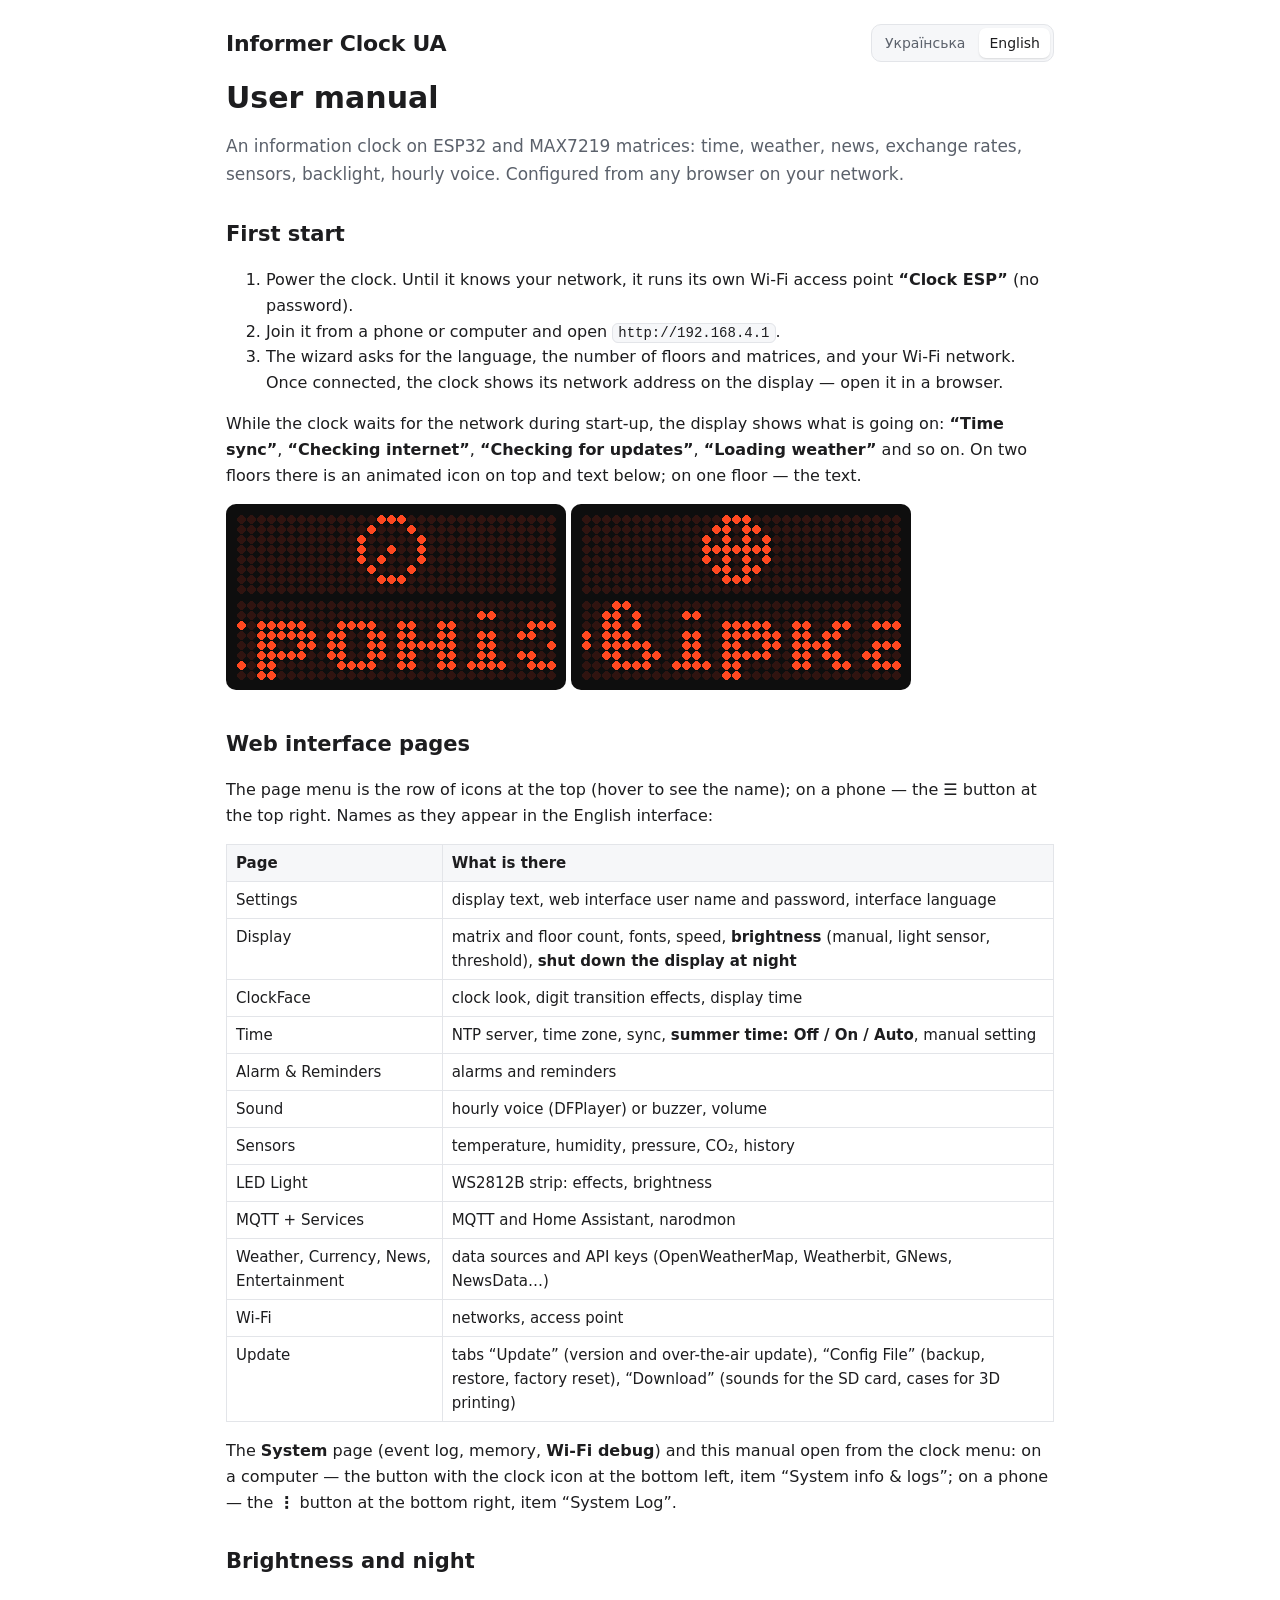
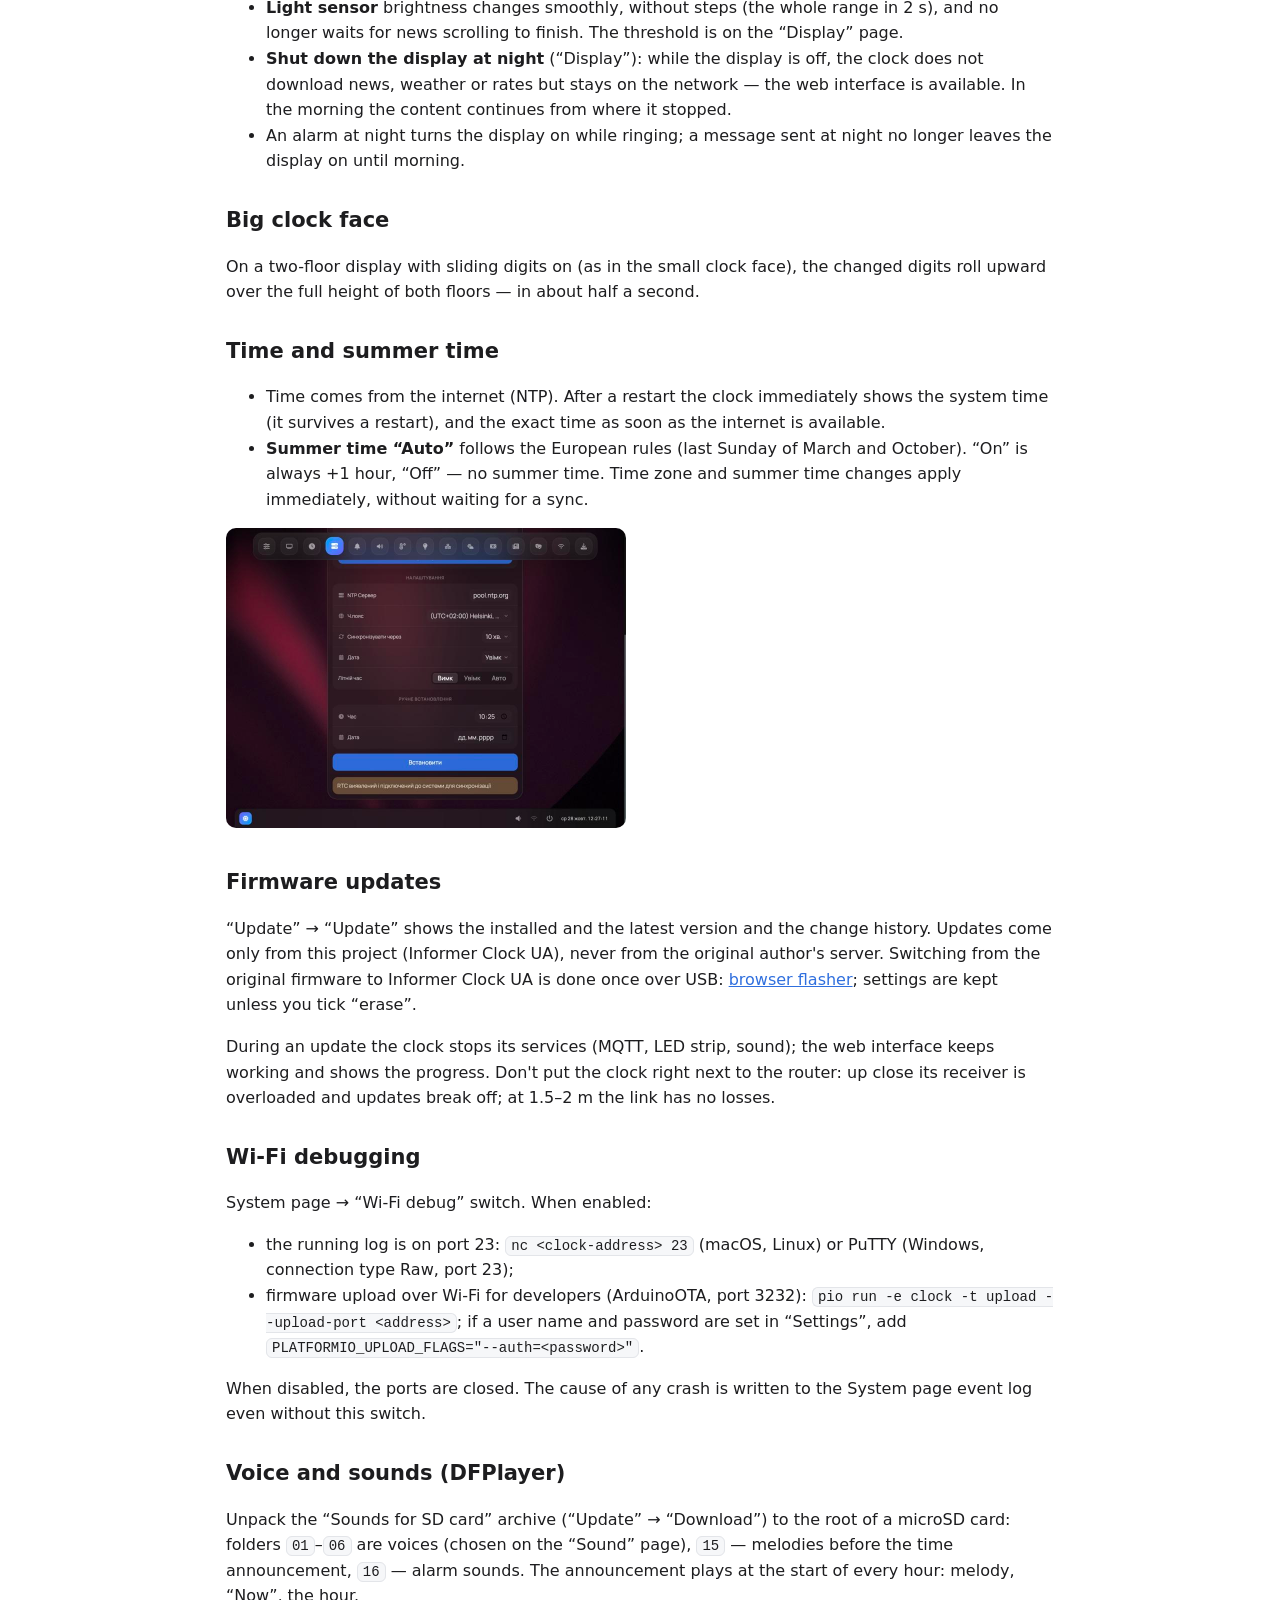
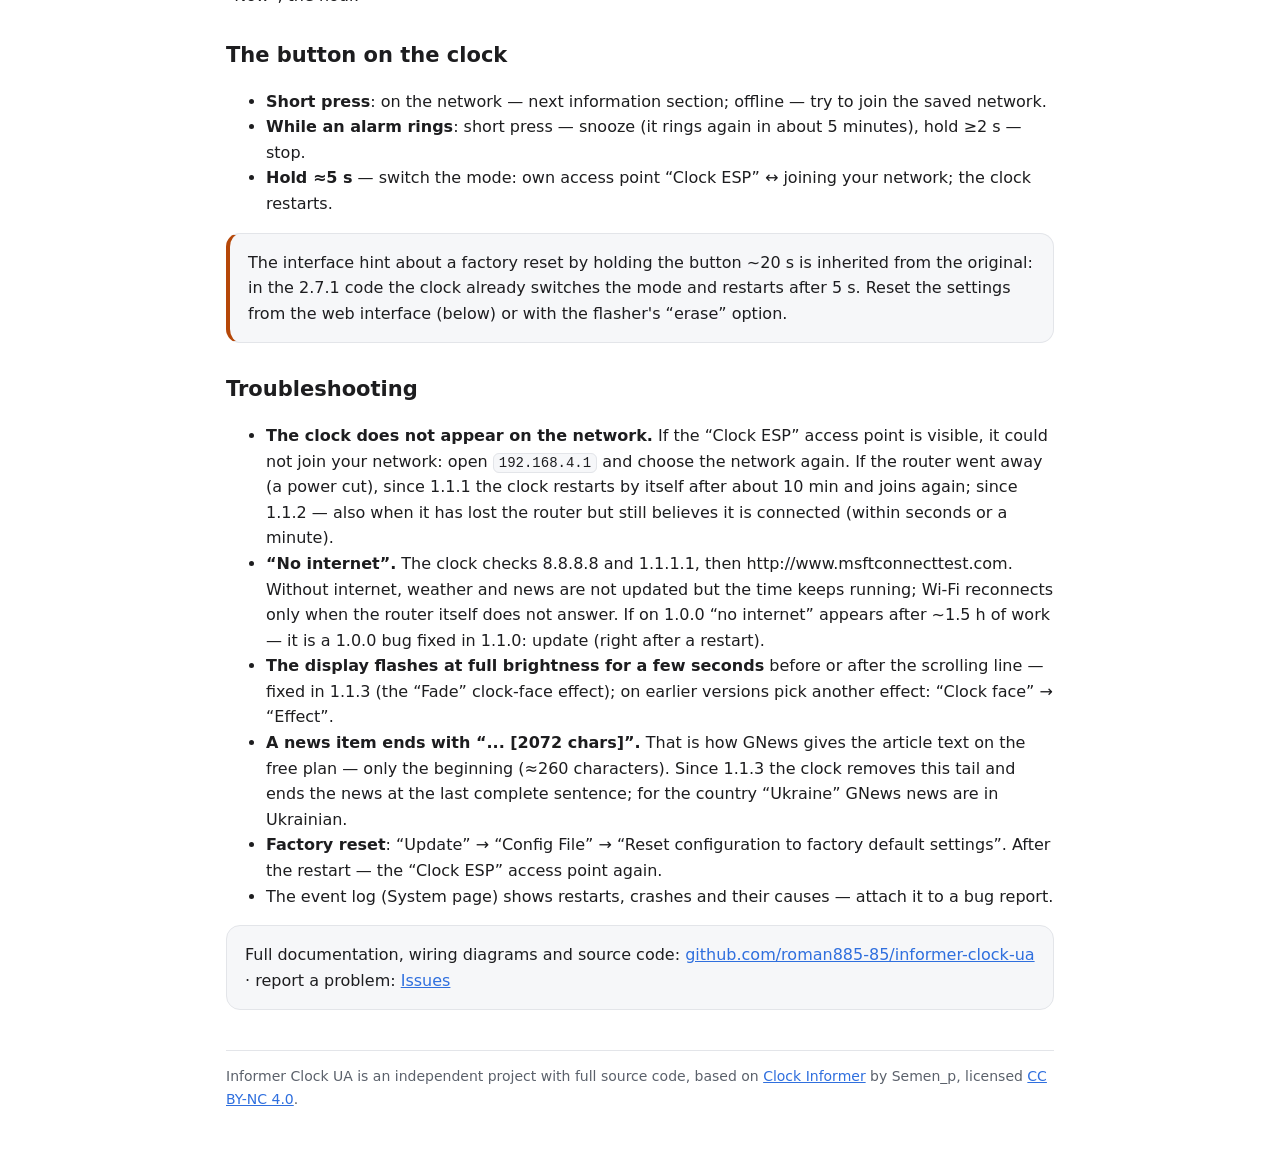
==== commit 0efddaa7: "Випуск 1.1.3: табло не спалахує на повну яскравість (ефект «Фэйд» вів до застарілої яскравості зон)," ====
--- a/docs/manual/index.html
+++ b/docs/manual/index.html
@@ -90,6 +90,8 @@
 <ul>
   <li><b>Годинник не з'являється в мережі.</b> Видно точку «Clock ESP» — значить, він не під'єднався до вашої мережі: зайдіть на <code>192.168.4.1</code> і виберіть мережу знову. Якщо зник роутер (вимикали світло), годинник з версії 1.1.1 сам перезапускається приблизно через 10 хв і під'єднується знову; з 1.1.2 — так само, якщо він утратив роутер, але вважає себе підключеним (за секунди чи хвилину).</li>
   <li><b>«Нема інтернету».</b> Годинник перевіряє зв'язок із 8.8.8.8 і 1.1.1.1, далі — http://www.msftconnecttest.com. Без інтернету погода й новини не оновлюються, але час іде; Wi-Fi перепідключається, лише коли не відповідає сам роутер. Якщо в 1.0.0 «нема інтернету» з'являється через ~1,5 год роботи — це помилка 1.0.0, виправлена в 1.1.0: оновіться (одразу після перезапуску).</li>
+  <li><b>Табло на кілька секунд спалахує на повну яскравість</b> перед бігучим рядком чи після нього — виправлено у 1.1.3 (ефект циферблата «Фэйд»); у попередніх версіях виберіть інший ефект: «Циферблат» → «Ефект».</li>
+  <li><b>Новина обривається на «... [2072 chars]».</b> Так GNews на безкоштовному тарифі віддає текст статті — лише початок (≈260 знаків). З 1.1.3 годинник прибирає цей хвіст і закінчує новину на останньому повному реченні; для країни «Україна» новини GNews — українською.</li>
   <li><b>Скидання налаштувань</b>: «Оновлення» → «Файл конфігурації» → «Повернення до заводських установок». Після перезапуску — знову точка «Clock ESP».</li>
   <li>Журнал подій (сторінка System) показує перезапуски, аварії та їх причини — додайте його до повідомлення про помилку.</li>
 </ul>
@@ -173,6 +175,8 @@
 <ul>
   <li><b>The clock does not appear on the network.</b> If the “Clock ESP” access point is visible, it could not join your network: open <code>192.168.4.1</code> and choose the network again. If the router went away (a power cut), since 1.1.1 the clock restarts by itself after about 10 min and joins again; since 1.1.2 — also when it has lost the router but still believes it is connected (within seconds or a minute).</li>
   <li><b>“No internet”.</b> The clock checks 8.8.8.8 and 1.1.1.1, then http://www.msftconnecttest.com. Without internet, weather and news are not updated but the time keeps running; Wi-Fi reconnects only when the router itself does not answer. If on 1.0.0 “no internet” appears after ~1.5 h of work — it is a 1.0.0 bug fixed in 1.1.0: update (right after a restart).</li>
+  <li><b>The display flashes at full brightness for a few seconds</b> before or after the scrolling line — fixed in 1.1.3 (the “Fade” clock-face effect); on earlier versions pick another effect: “Clock face” → “Effect”.</li>
+  <li><b>A news item ends with “... [2072 chars]”.</b> That is how GNews gives the article text on the free plan — only the beginning (≈260 characters). Since 1.1.3 the clock removes this tail and ends the news at the last complete sentence; for the country “Ukraine” GNews news are in Ukrainian.</li>
   <li><b>Factory reset</b>: “Update” → “Config File” → “Reset configuration to factory default settings”. After the restart — the “Clock ESP” access point again.</li>
   <li>The event log (System page) shows restarts, crashes and their causes — attach it to a bug report.</li>
 </ul>
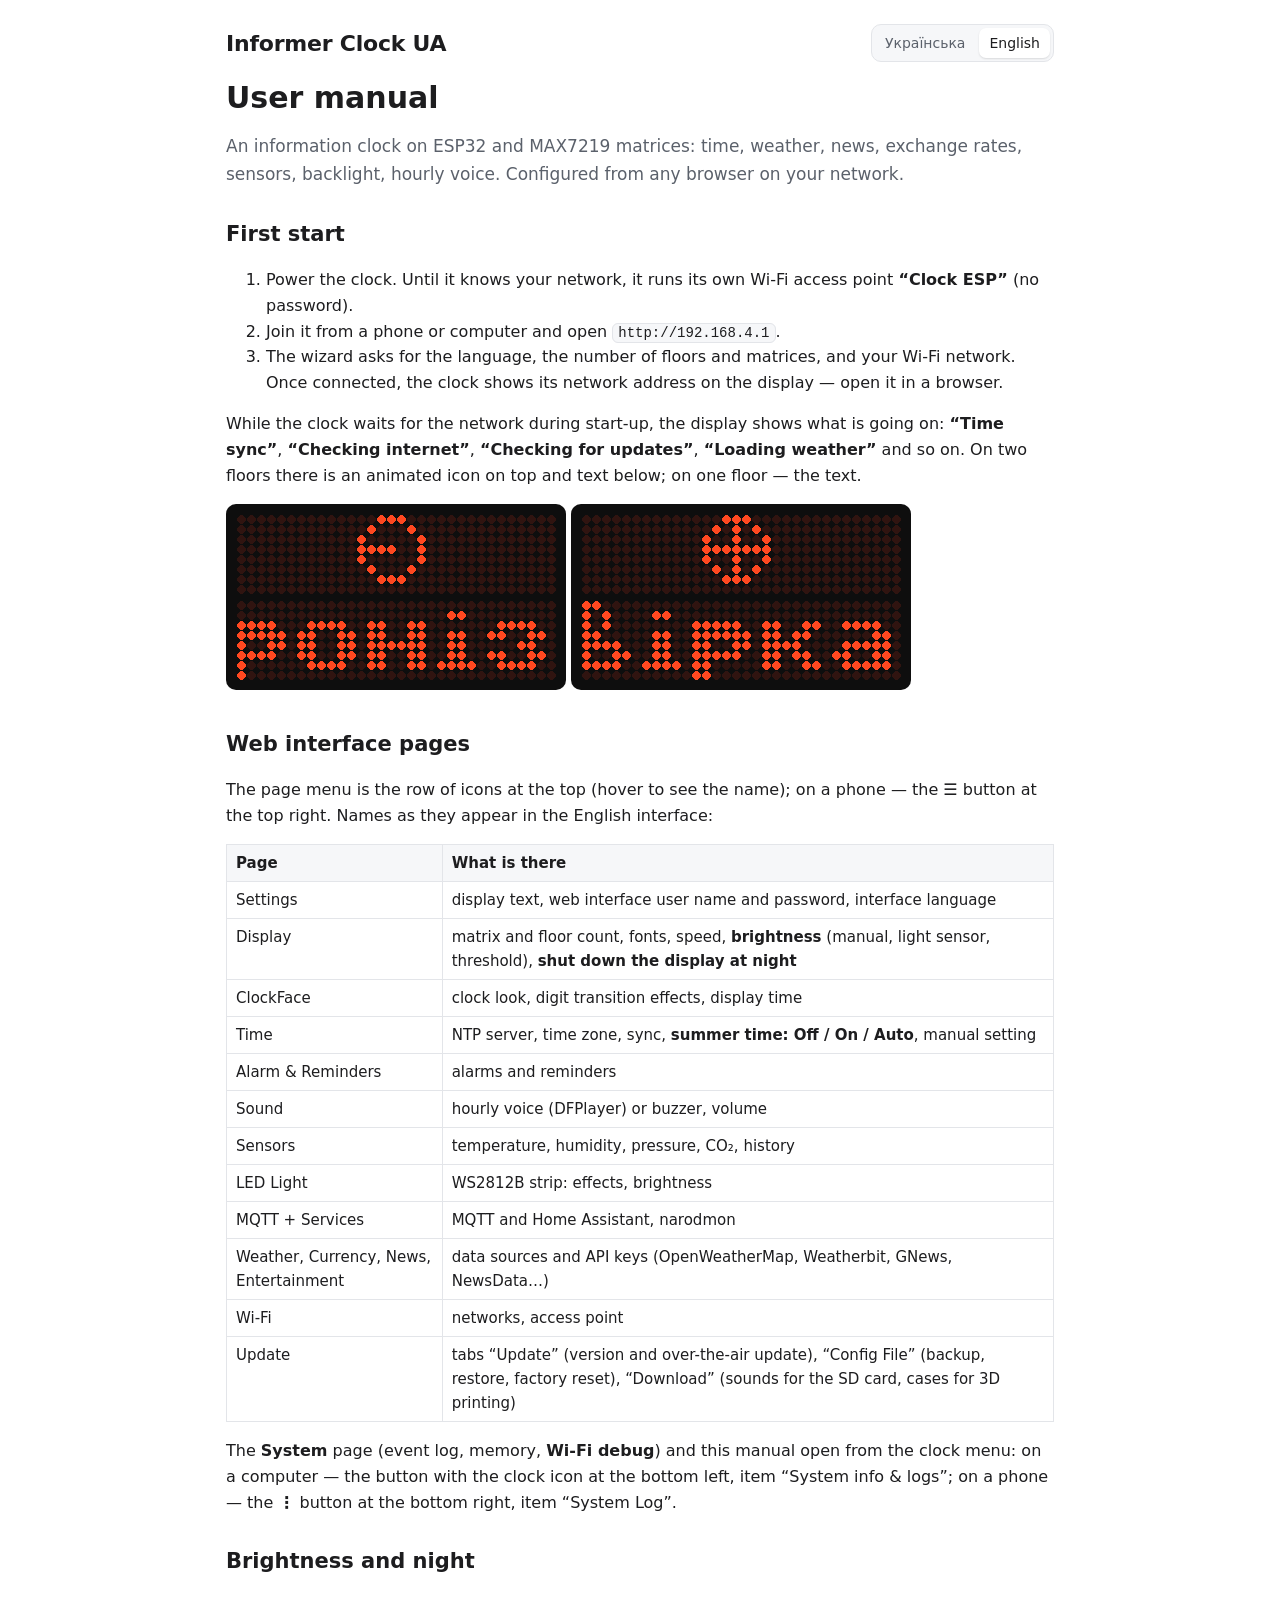
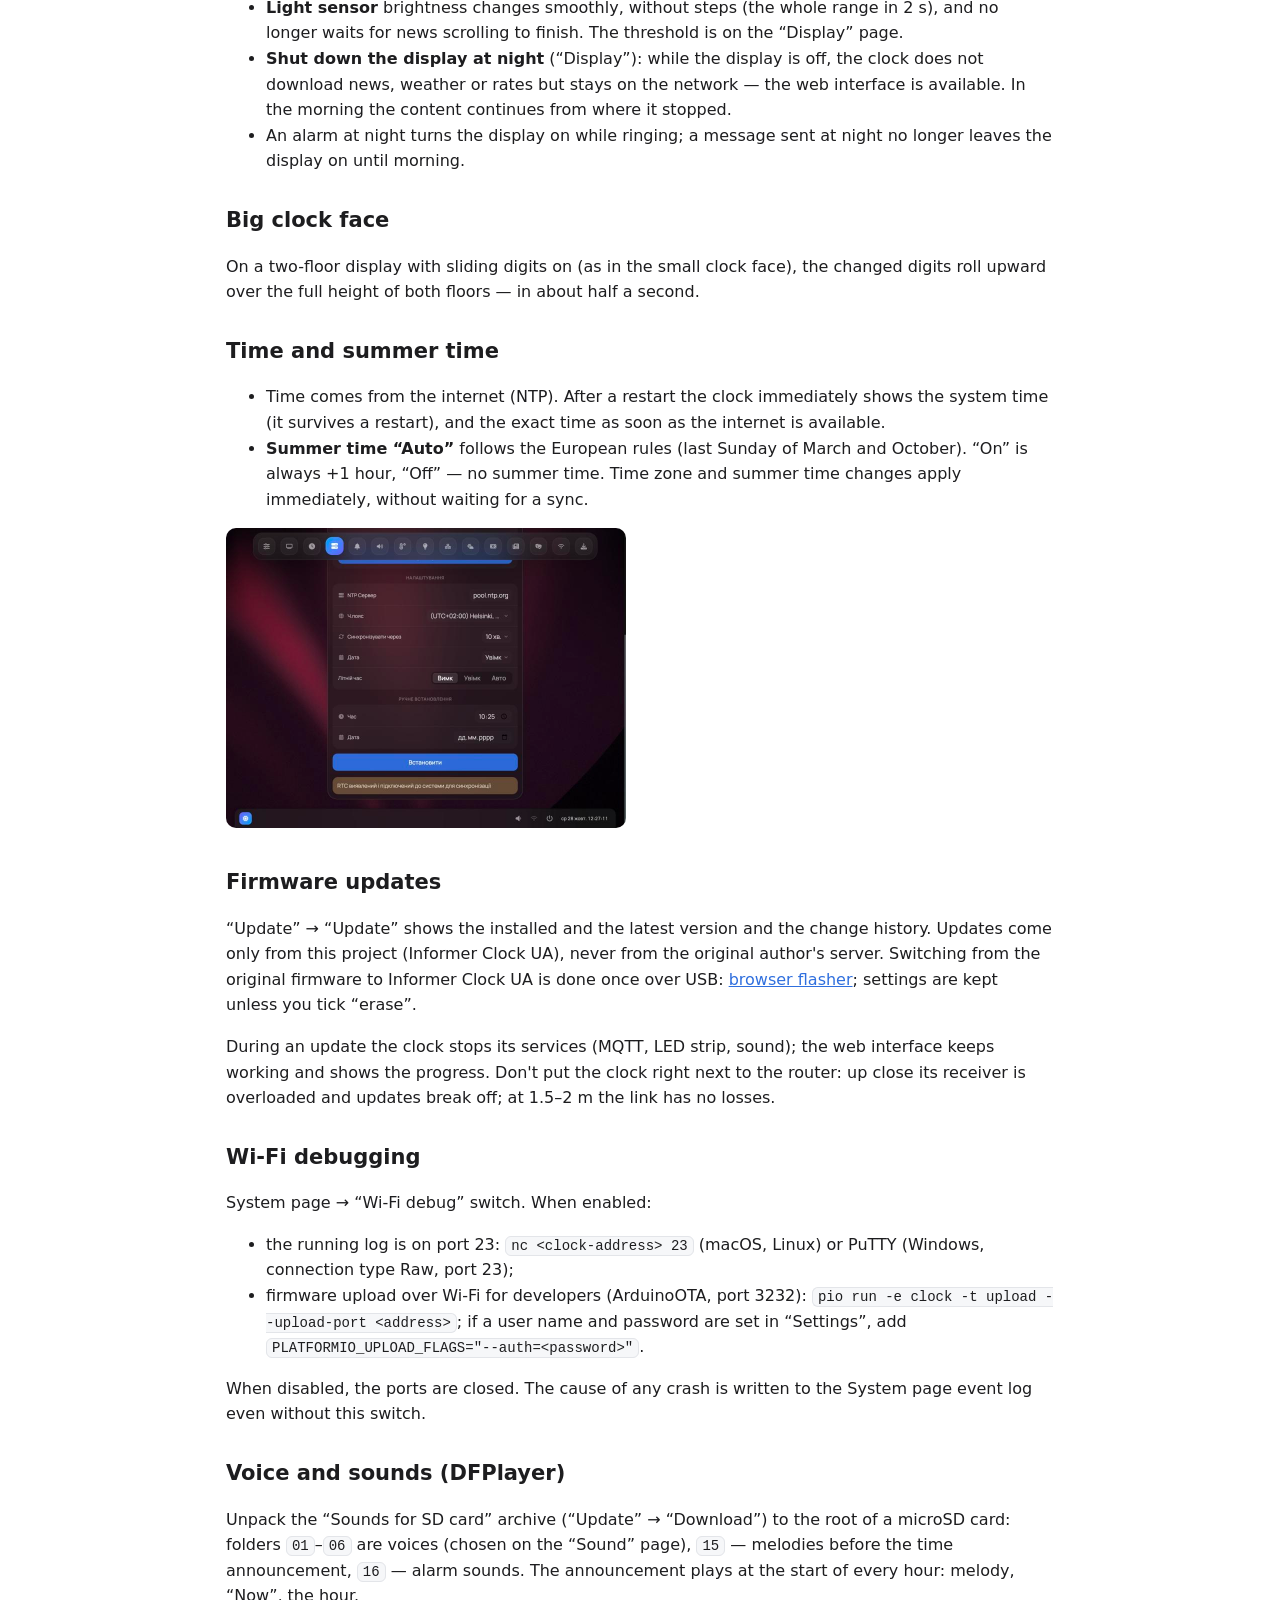
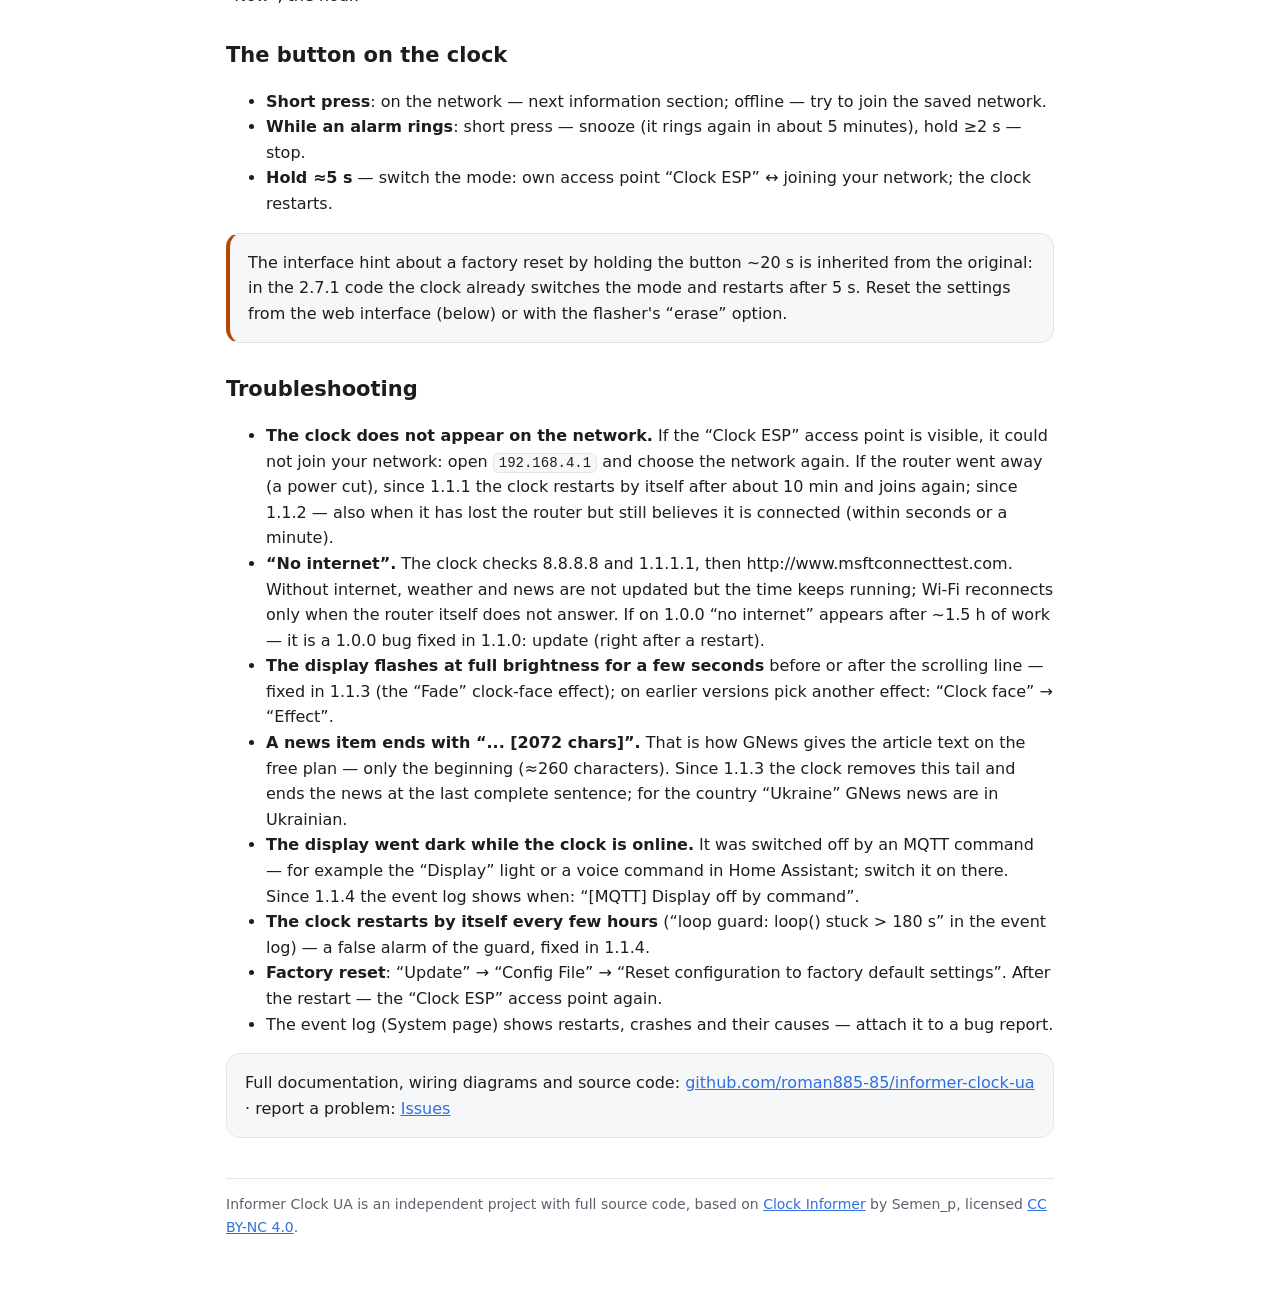
==== commit e0213bef: "Випуск 1.1.4: сторож циклу не перезапускає справний годинник (мітку циклу читав після часу — від'ємн" ====
--- a/docs/manual/index.html
+++ b/docs/manual/index.html
@@ -92,6 +92,8 @@
   <li><b>«Нема інтернету».</b> Годинник перевіряє зв'язок із 8.8.8.8 і 1.1.1.1, далі — http://www.msftconnecttest.com. Без інтернету погода й новини не оновлюються, але час іде; Wi-Fi перепідключається, лише коли не відповідає сам роутер. Якщо в 1.0.0 «нема інтернету» з'являється через ~1,5 год роботи — це помилка 1.0.0, виправлена в 1.1.0: оновіться (одразу після перезапуску).</li>
   <li><b>Табло на кілька секунд спалахує на повну яскравість</b> перед бігучим рядком чи після нього — виправлено у 1.1.3 (ефект циферблата «Фэйд»); у попередніх версіях виберіть інший ефект: «Циферблат» → «Ефект».</li>
   <li><b>Новина обривається на «... [2072 chars]».</b> Так GNews на безкоштовному тарифі віддає текст статті — лише початок (≈260 знаків). З 1.1.3 годинник прибирає цей хвіст і закінчує новину на останньому повному реченні; для країни «Україна» новини GNews — українською.</li>
+  <li><b>Табло погасло, а годинник у мережі.</b> Табло вимкнено командою MQTT — наприклад, світлом «Display» чи голосовою командою в Home Assistant; увімкніть там само. З 1.1.4 у журналі подій видно, коли саме: «[MQTT] Display off by command».</li>
+  <li><b>Годинник сам перезапускається раз на кілька годин</b> («loop guard: loop() stuck &gt; 180 s» у журналі подій) — хибна тривога сторожа, виправлено в 1.1.4.</li>
   <li><b>Скидання налаштувань</b>: «Оновлення» → «Файл конфігурації» → «Повернення до заводських установок». Після перезапуску — знову точка «Clock ESP».</li>
   <li>Журнал подій (сторінка System) показує перезапуски, аварії та їх причини — додайте його до повідомлення про помилку.</li>
 </ul>
@@ -177,6 +179,8 @@
   <li><b>“No internet”.</b> The clock checks 8.8.8.8 and 1.1.1.1, then http://www.msftconnecttest.com. Without internet, weather and news are not updated but the time keeps running; Wi-Fi reconnects only when the router itself does not answer. If on 1.0.0 “no internet” appears after ~1.5 h of work — it is a 1.0.0 bug fixed in 1.1.0: update (right after a restart).</li>
   <li><b>The display flashes at full brightness for a few seconds</b> before or after the scrolling line — fixed in 1.1.3 (the “Fade” clock-face effect); on earlier versions pick another effect: “Clock face” → “Effect”.</li>
   <li><b>A news item ends with “... [2072 chars]”.</b> That is how GNews gives the article text on the free plan — only the beginning (≈260 characters). Since 1.1.3 the clock removes this tail and ends the news at the last complete sentence; for the country “Ukraine” GNews news are in Ukrainian.</li>
+  <li><b>The display went dark while the clock is online.</b> It was switched off by an MQTT command — for example the “Display” light or a voice command in Home Assistant; switch it on there. Since 1.1.4 the event log shows when: “[MQTT] Display off by command”.</li>
+  <li><b>The clock restarts by itself every few hours</b> (“loop guard: loop() stuck &gt; 180 s” in the event log) — a false alarm of the guard, fixed in 1.1.4.</li>
   <li><b>Factory reset</b>: “Update” → “Config File” → “Reset configuration to factory default settings”. After the restart — the “Clock ESP” access point again.</li>
   <li>The event log (System page) shows restarts, crashes and their causes — attach it to a bug report.</li>
 </ul>
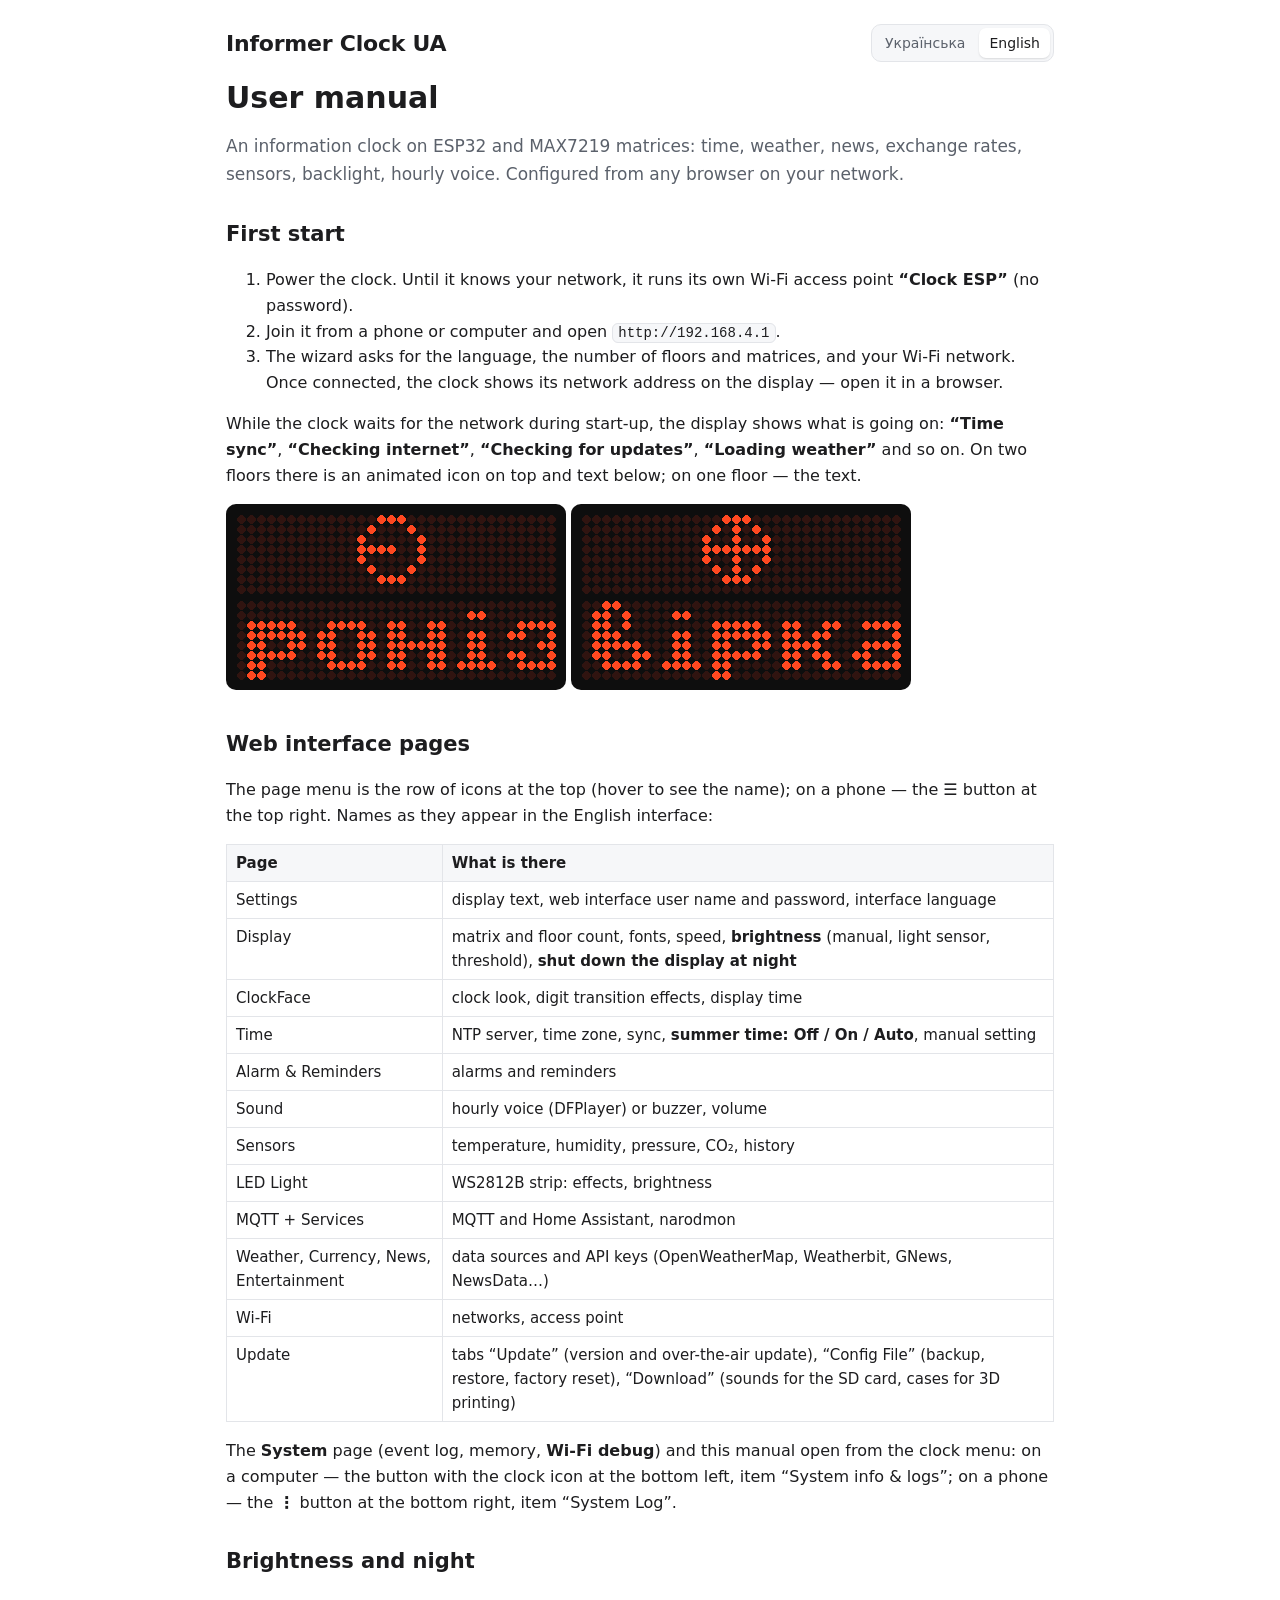
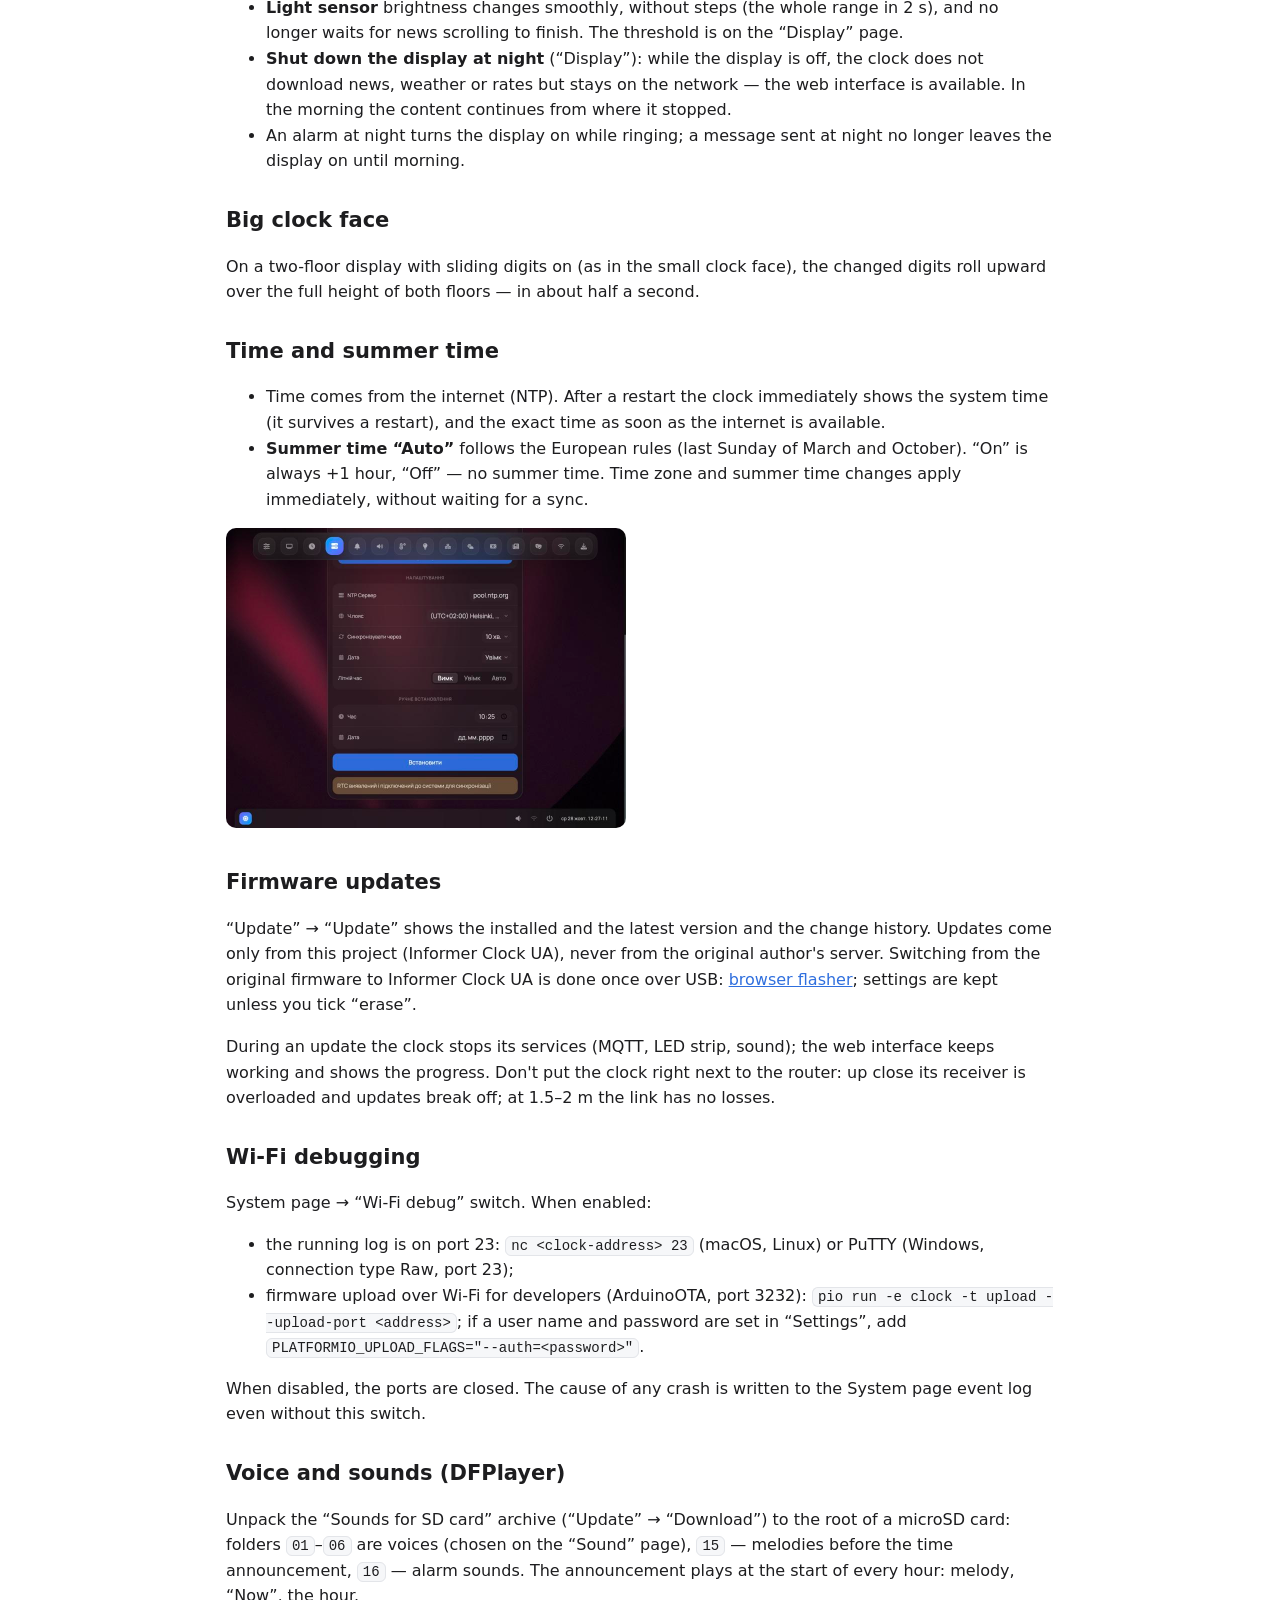
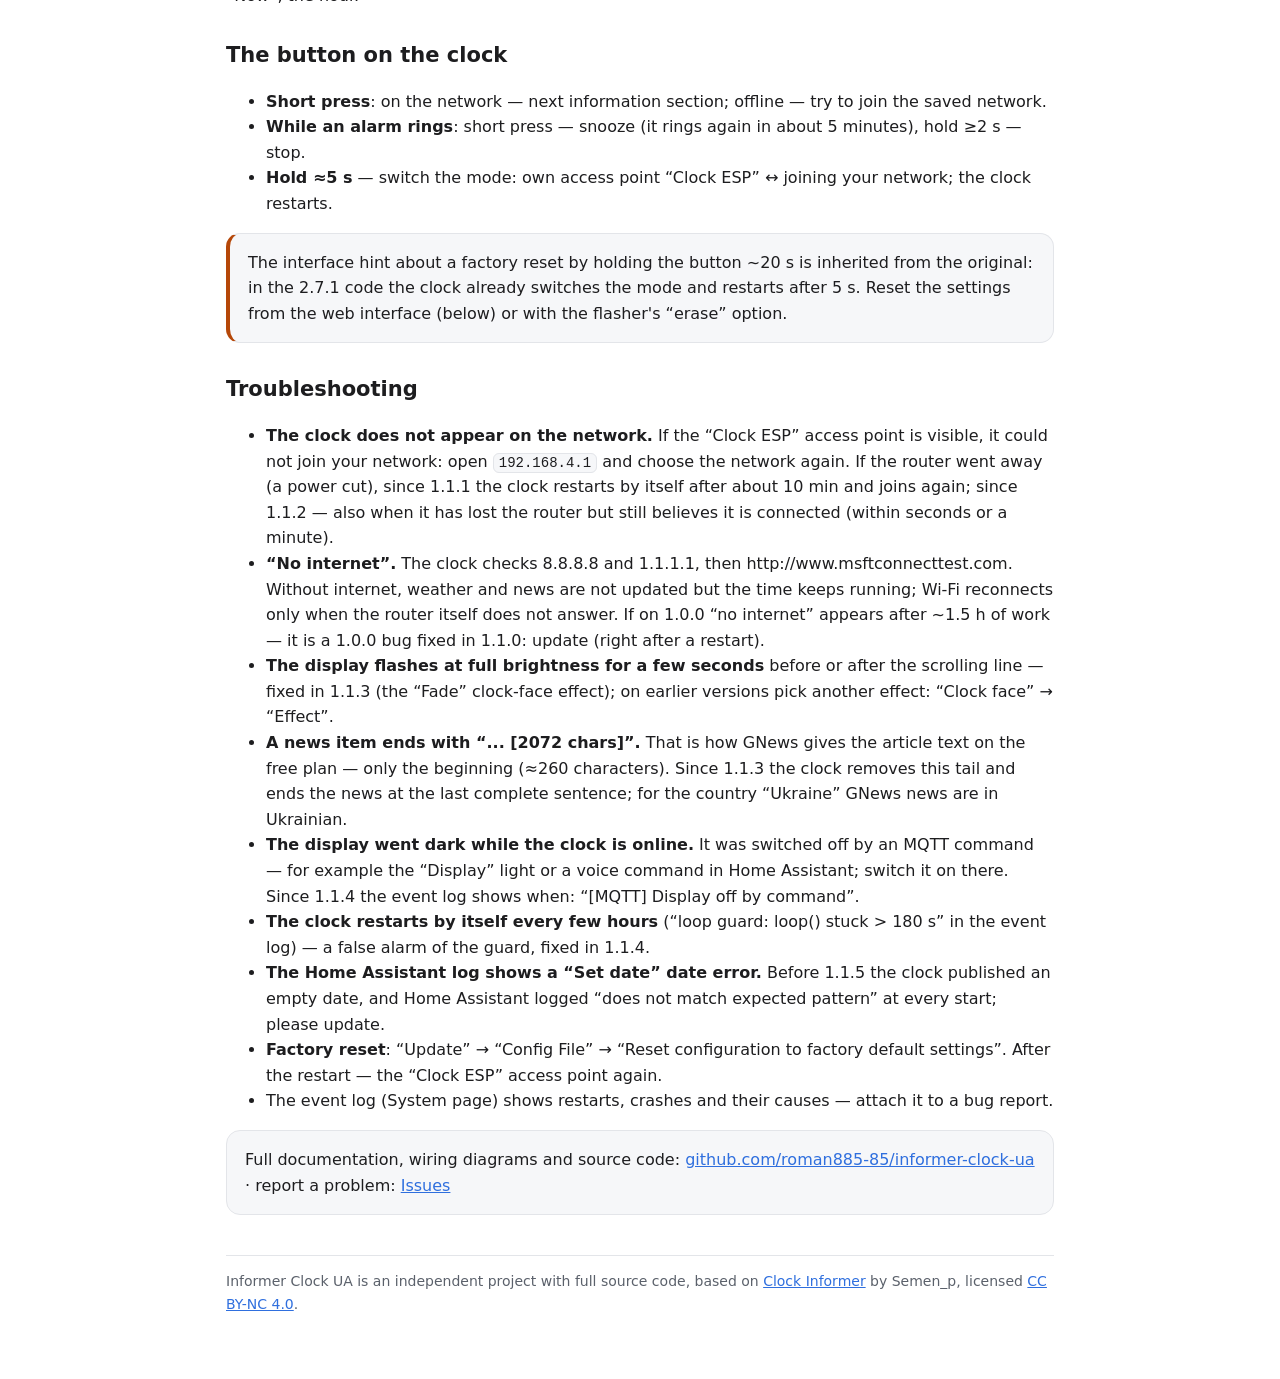
==== commit de3803a9: "Випуск 1.1.5: Home Assistant — годинник більше не публікує порожню дату «Set date» (у журналі HA бул" ====
--- a/docs/manual/index.html
+++ b/docs/manual/index.html
@@ -94,6 +94,7 @@
   <li><b>Новина обривається на «... [2072 chars]».</b> Так GNews на безкоштовному тарифі віддає текст статті — лише початок (≈260 знаків). З 1.1.3 годинник прибирає цей хвіст і закінчує новину на останньому повному реченні; для країни «Україна» новини GNews — українською.</li>
   <li><b>Табло погасло, а годинник у мережі.</b> Табло вимкнено командою MQTT — наприклад, світлом «Display» чи голосовою командою в Home Assistant; увімкніть там само. З 1.1.4 у журналі подій видно, коли саме: «[MQTT] Display off by command».</li>
   <li><b>Годинник сам перезапускається раз на кілька годин</b> («loop guard: loop() stuck &gt; 180 s» у журналі подій) — хибна тривога сторожа, виправлено в 1.1.4.</li>
+  <li><b>У журналі Home Assistant — помилка дати «Set date».</b> До 1.1.5 годинник публікував дату порожньою, і Home Assistant при кожному запуску писав «does not match expected pattern»; оновіться.</li>
   <li><b>Скидання налаштувань</b>: «Оновлення» → «Файл конфігурації» → «Повернення до заводських установок». Після перезапуску — знову точка «Clock ESP».</li>
   <li>Журнал подій (сторінка System) показує перезапуски, аварії та їх причини — додайте його до повідомлення про помилку.</li>
 </ul>
@@ -181,6 +182,7 @@
   <li><b>A news item ends with “... [2072 chars]”.</b> That is how GNews gives the article text on the free plan — only the beginning (≈260 characters). Since 1.1.3 the clock removes this tail and ends the news at the last complete sentence; for the country “Ukraine” GNews news are in Ukrainian.</li>
   <li><b>The display went dark while the clock is online.</b> It was switched off by an MQTT command — for example the “Display” light or a voice command in Home Assistant; switch it on there. Since 1.1.4 the event log shows when: “[MQTT] Display off by command”.</li>
   <li><b>The clock restarts by itself every few hours</b> (“loop guard: loop() stuck &gt; 180 s” in the event log) — a false alarm of the guard, fixed in 1.1.4.</li>
+  <li><b>The Home Assistant log shows a “Set date” date error.</b> Before 1.1.5 the clock published an empty date, and Home Assistant logged “does not match expected pattern” at every start; please update.</li>
   <li><b>Factory reset</b>: “Update” → “Config File” → “Reset configuration to factory default settings”. After the restart — the “Clock ESP” access point again.</li>
   <li>The event log (System page) shows restarts, crashes and their causes — attach it to a bug report.</li>
 </ul>
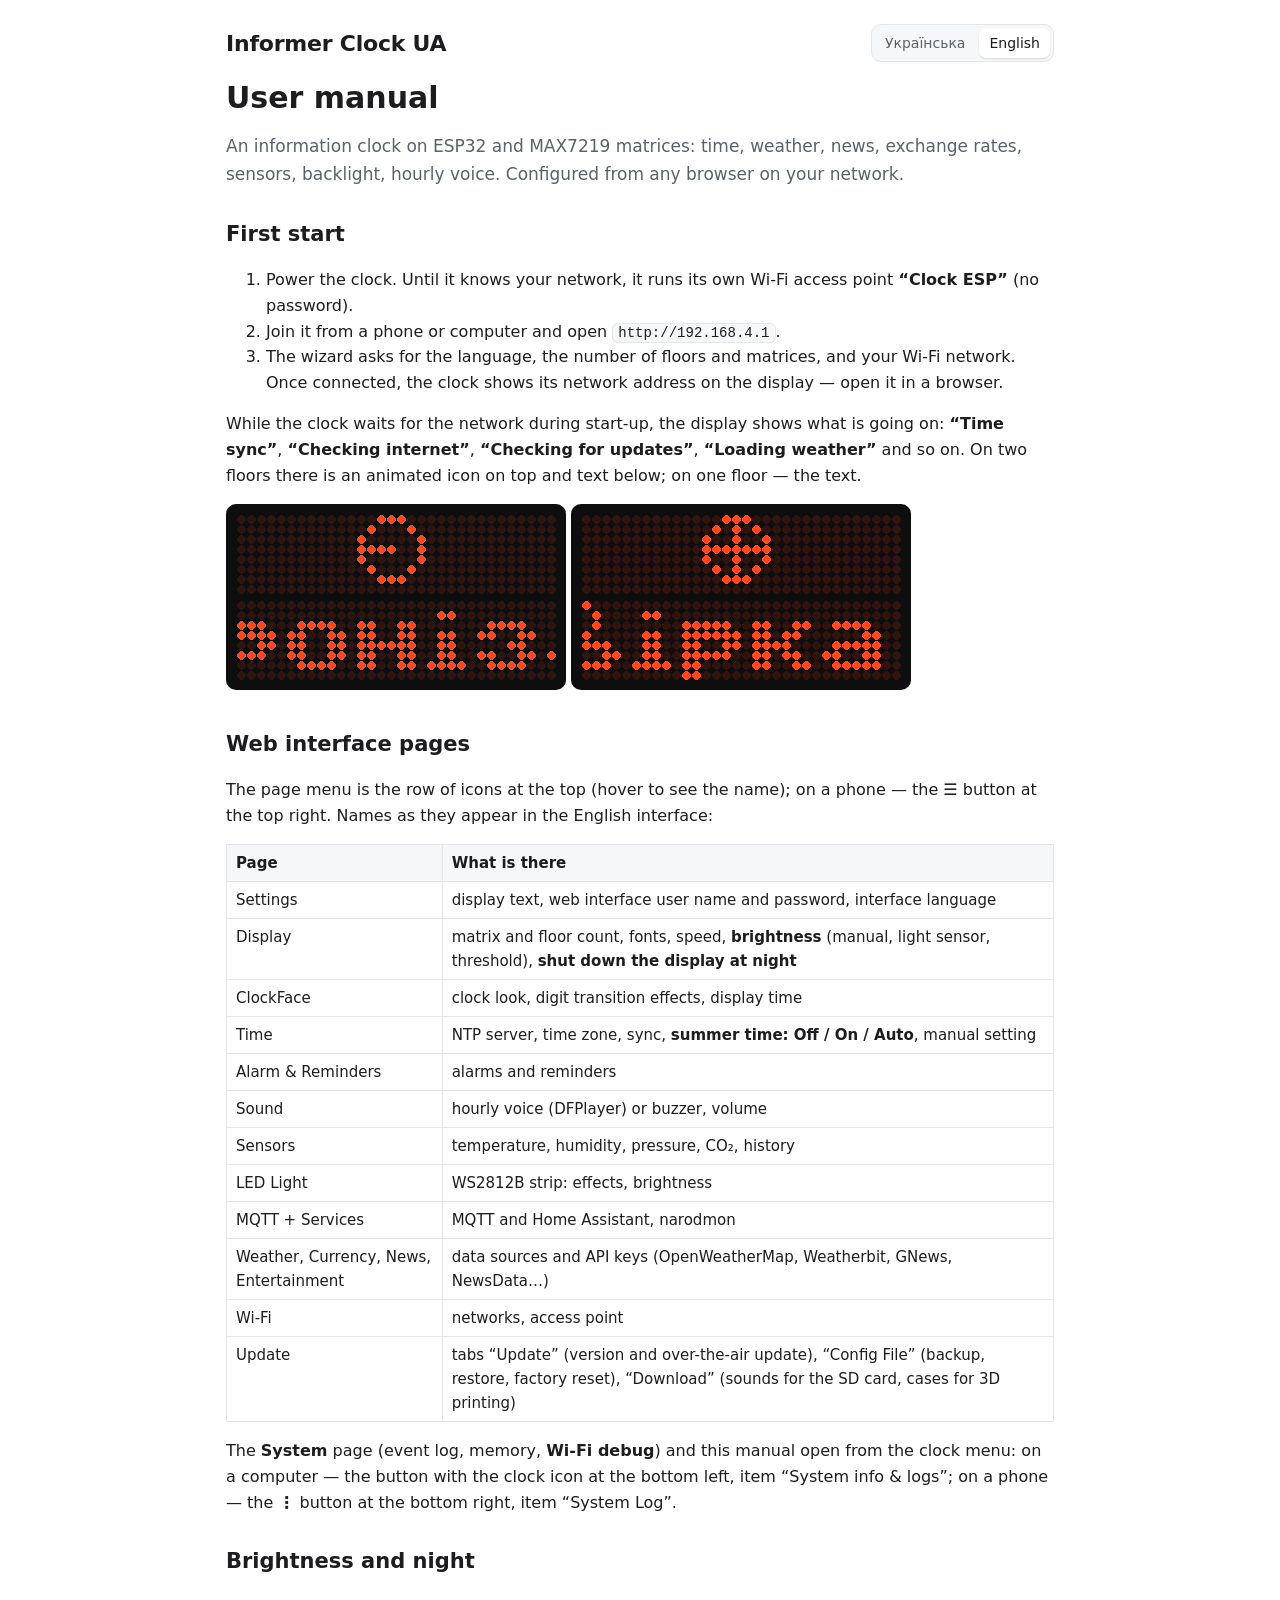
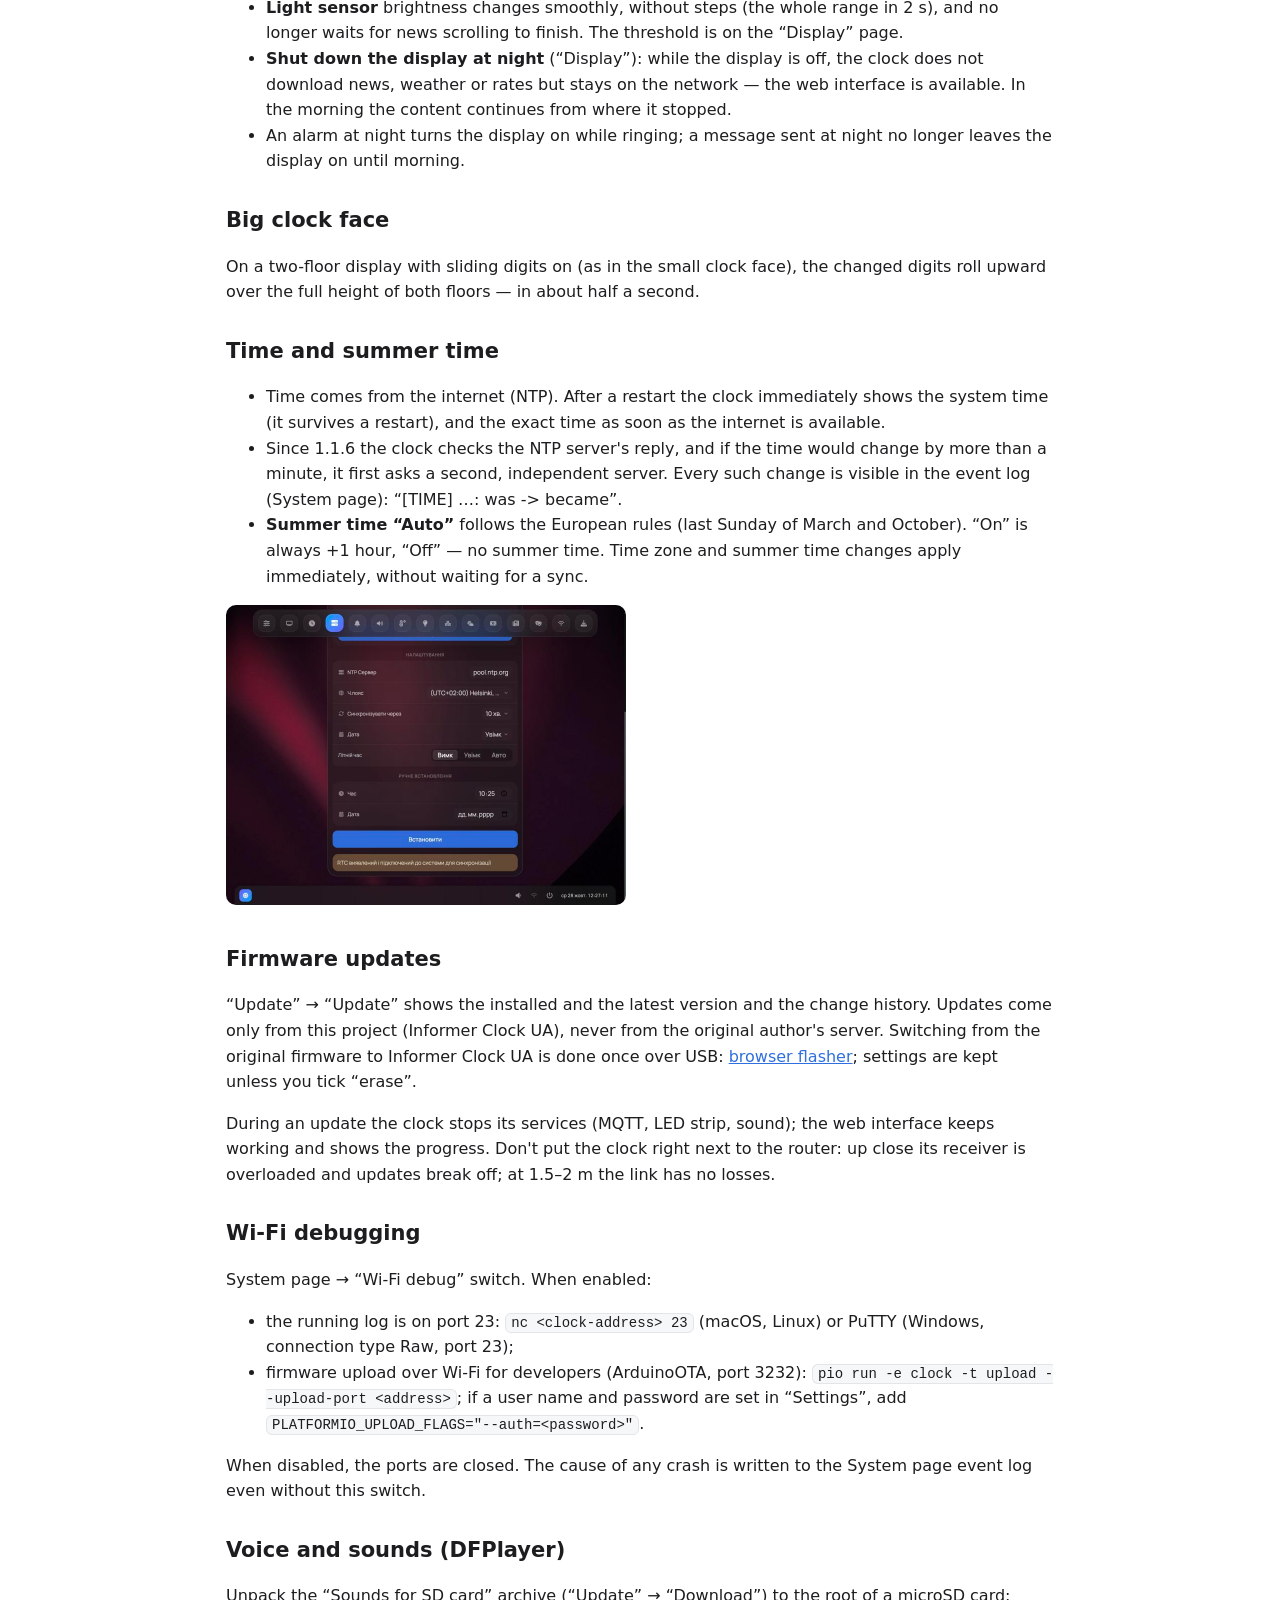
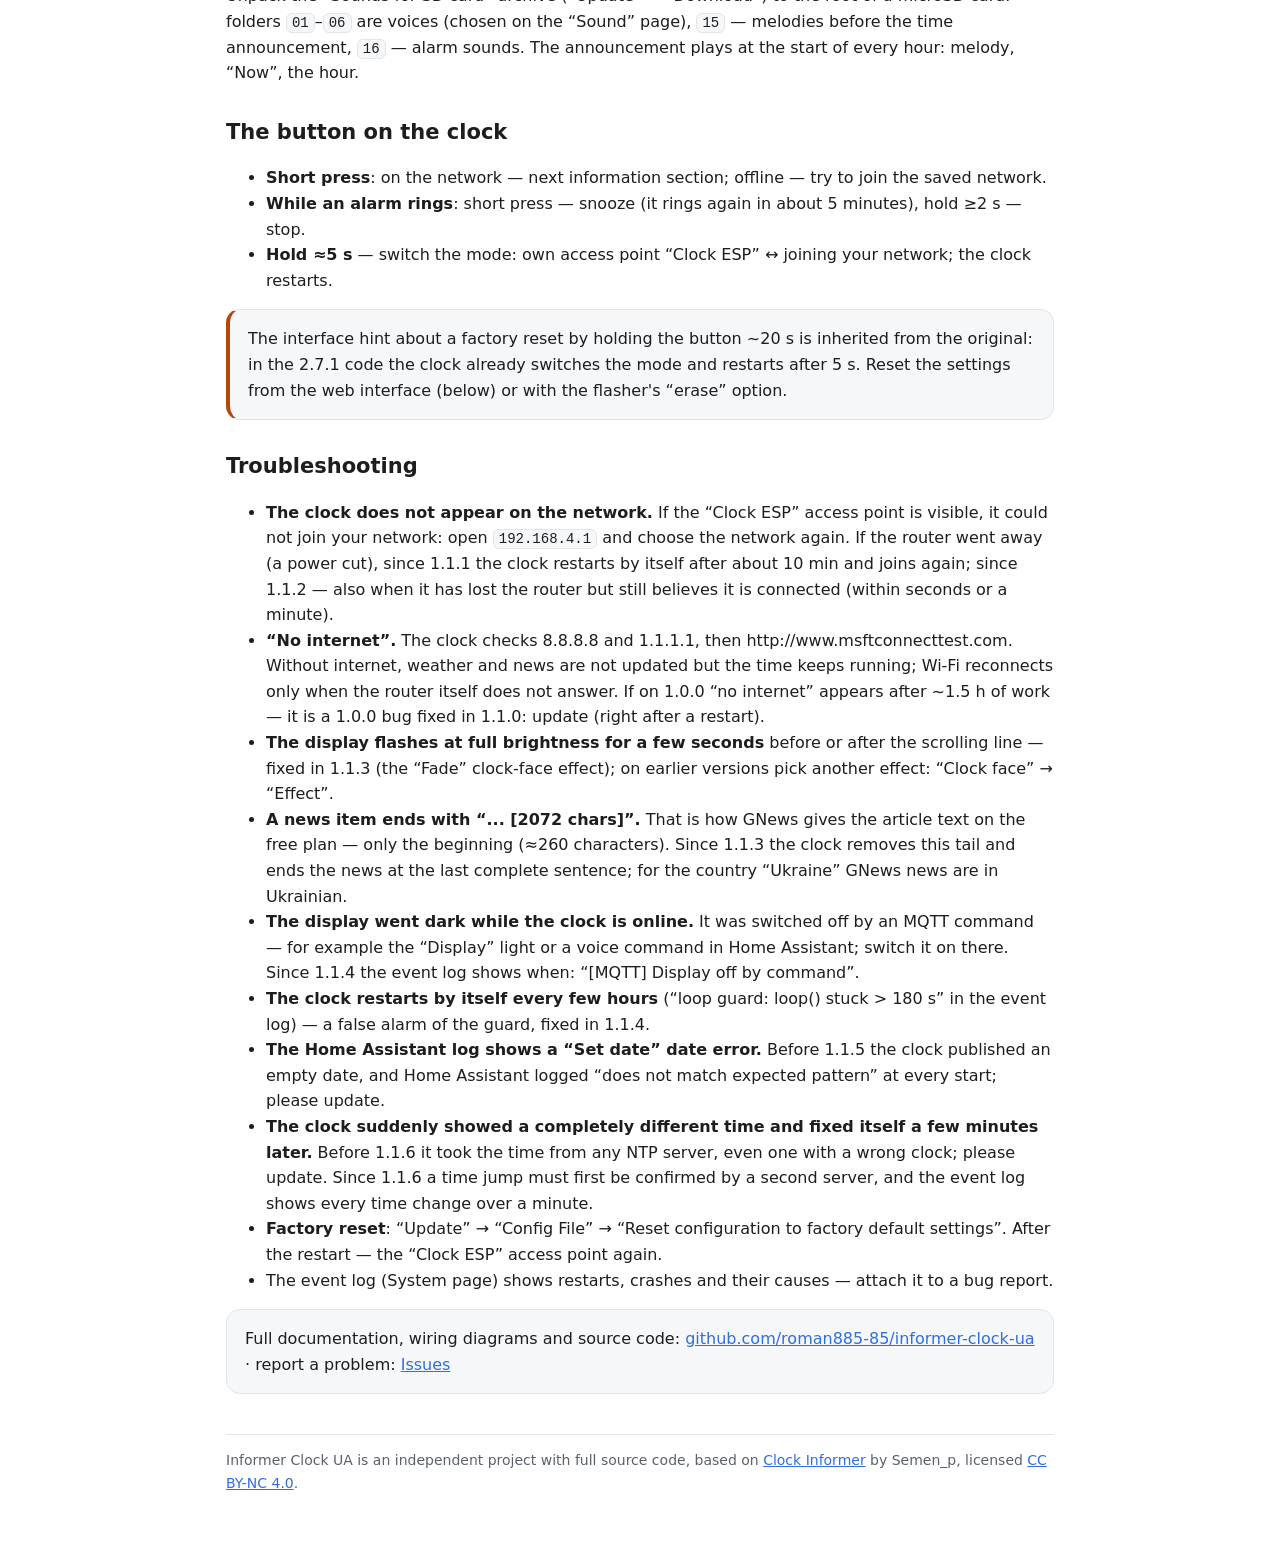
==== commit a5d54155: "Випуск 1.1.6: час не стрибає через сервер NTP з хибним годинником — власний клієнт NTP з перевірками" ====
--- a/docs/manual/index.html
+++ b/docs/manual/index.html
@@ -59,6 +59,7 @@
 <h2>Час і літній час</h2>
 <ul>
   <li>Час береться з інтернету (NTP). Після перезапуску годинник одразу показує системний час (він переживає перезапуск), а точний — щойно з'явиться інтернет.</li>
+  <li>З 1.1.6 годинник перевіряє відповідь сервера NTP, а якщо час мав би змінитися більш ніж на хвилину — спершу питає другий, незалежний сервер. Кожна така зміна видна в журналі подій (сторінка System): «[TIME] …: було -&gt; стало».</li>
   <li><b>Літній час «Авто»</b> — перехід за правилами Європи (остання неділя березня й жовтня). «Увімк» — завжди +1 година, «Вимк» — без літнього часу. Зміна пояса чи літнього часу діє одразу, без чекання синхронізації.</li>
 </ul>
 <p><img src="../images/webui-time-dst.jpg" width="400" alt="Сторінка «Час»: перемикач «Літній час» — Вимк, Увімк, Авто"></p>
@@ -95,6 +96,7 @@
   <li><b>Табло погасло, а годинник у мережі.</b> Табло вимкнено командою MQTT — наприклад, світлом «Display» чи голосовою командою в Home Assistant; увімкніть там само. З 1.1.4 у журналі подій видно, коли саме: «[MQTT] Display off by command».</li>
   <li><b>Годинник сам перезапускається раз на кілька годин</b> («loop guard: loop() stuck &gt; 180 s» у журналі подій) — хибна тривога сторожа, виправлено в 1.1.4.</li>
   <li><b>У журналі Home Assistant — помилка дати «Set date».</b> До 1.1.5 годинник публікував дату порожньою, і Home Assistant при кожному запуску писав «does not match expected pattern»; оновіться.</li>
+  <li><b>Годинник раптом показав зовсім інший час і за кілька хвилин виправився сам.</b> До 1.1.6 він брав час від будь-якого сервера NTP, навіть із хибним годинником; оновіться. З 1.1.6 стрибок часу спершу підтверджує другий сервер, а журнал подій показує кожну зміну часу понад хвилину.</li>
   <li><b>Скидання налаштувань</b>: «Оновлення» → «Файл конфігурації» → «Повернення до заводських установок». Після перезапуску — знову точка «Clock ESP».</li>
   <li>Журнал подій (сторінка System) показує перезапуски, аварії та їх причини — додайте його до повідомлення про помилку.</li>
 </ul>
@@ -147,6 +149,7 @@
 <h2>Time and summer time</h2>
 <ul>
   <li>Time comes from the internet (NTP). After a restart the clock immediately shows the system time (it survives a restart), and the exact time as soon as the internet is available.</li>
+  <li>Since 1.1.6 the clock checks the NTP server's reply, and if the time would change by more than a minute, it first asks a second, independent server. Every such change is visible in the event log (System page): “[TIME] …: was -&gt; became”.</li>
   <li><b>Summer time “Auto”</b> follows the European rules (last Sunday of March and October). “On” is always +1 hour, “Off” — no summer time. Time zone and summer time changes apply immediately, without waiting for a sync.</li>
 </ul>
 <p><img src="../images/webui-time-dst.jpg" width="400" alt="“Time” page: the “Summer time” switch — Off, On, Auto (Ukrainian interface)"></p>
@@ -183,6 +186,7 @@
   <li><b>The display went dark while the clock is online.</b> It was switched off by an MQTT command — for example the “Display” light or a voice command in Home Assistant; switch it on there. Since 1.1.4 the event log shows when: “[MQTT] Display off by command”.</li>
   <li><b>The clock restarts by itself every few hours</b> (“loop guard: loop() stuck &gt; 180 s” in the event log) — a false alarm of the guard, fixed in 1.1.4.</li>
   <li><b>The Home Assistant log shows a “Set date” date error.</b> Before 1.1.5 the clock published an empty date, and Home Assistant logged “does not match expected pattern” at every start; please update.</li>
+  <li><b>The clock suddenly showed a completely different time and fixed itself a few minutes later.</b> Before 1.1.6 it took the time from any NTP server, even one with a wrong clock; please update. Since 1.1.6 a time jump must first be confirmed by a second server, and the event log shows every time change over a minute.</li>
   <li><b>Factory reset</b>: “Update” → “Config File” → “Reset configuration to factory default settings”. After the restart — the “Clock ESP” access point again.</li>
   <li>The event log (System page) shows restarts, crashes and their causes — attach it to a bug report.</li>
 </ul>
